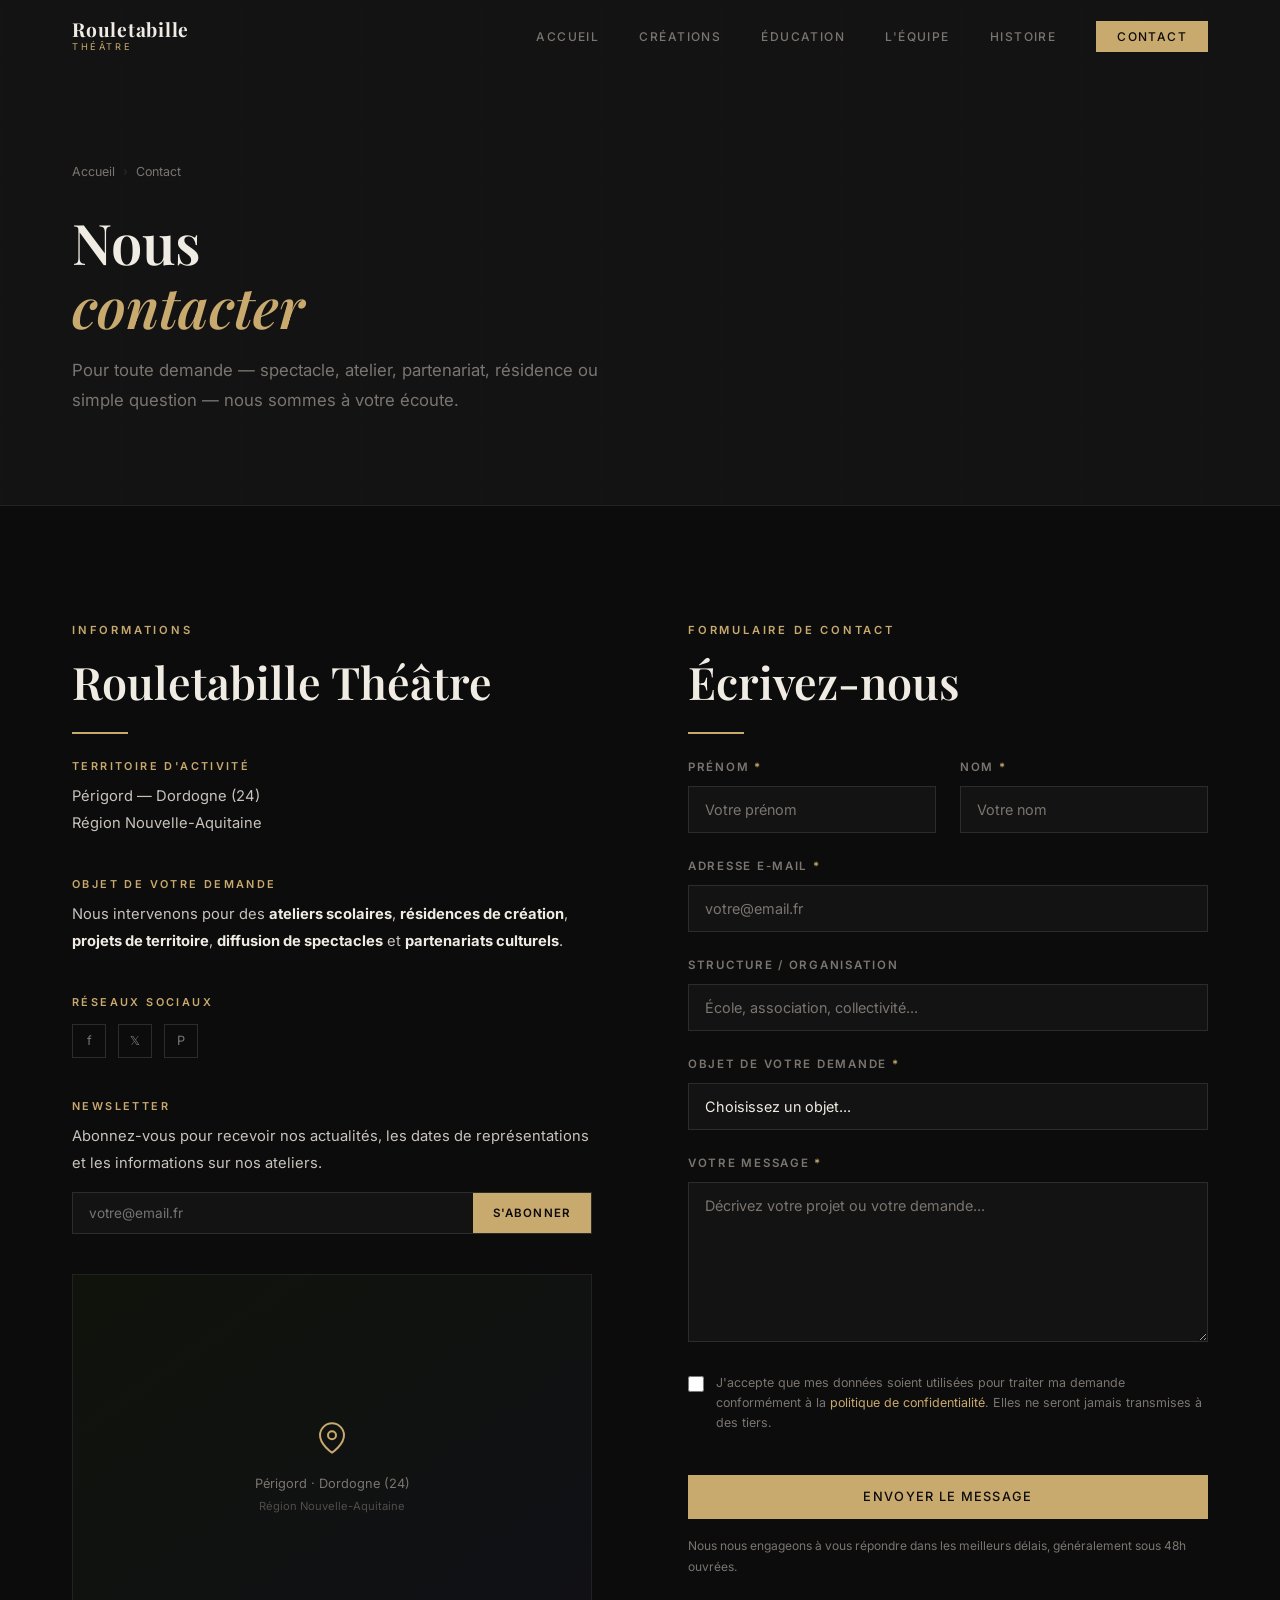
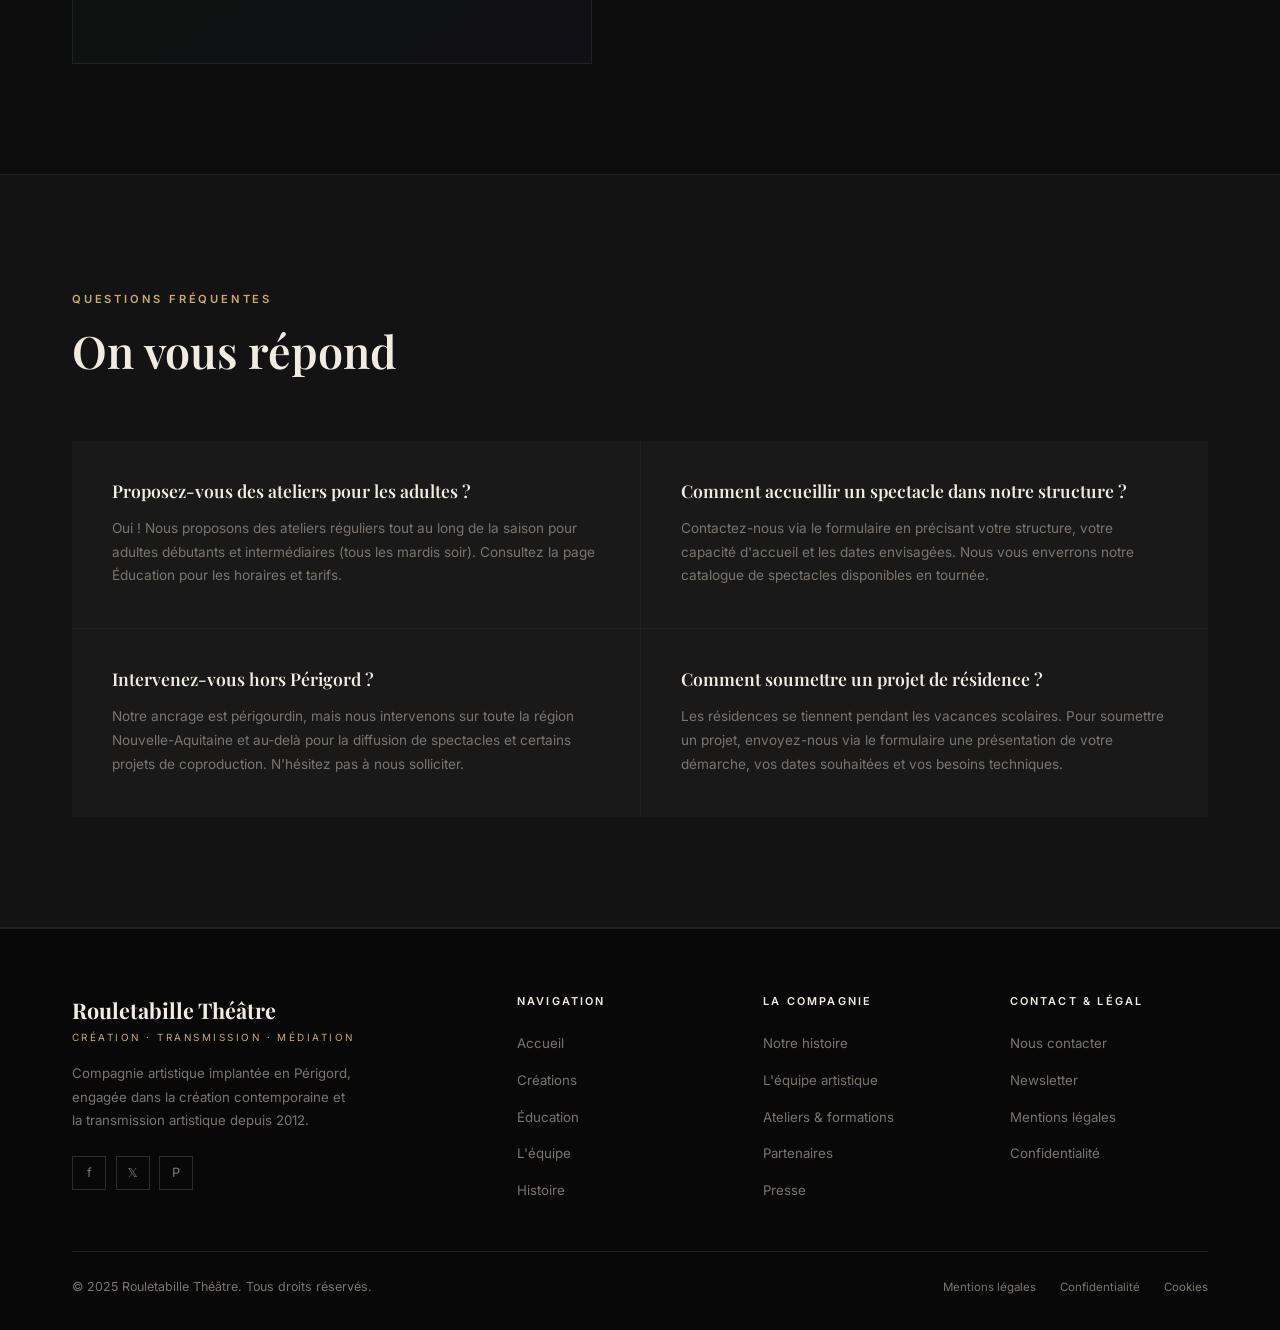
==== contact.html @ 27d7fafe "feat: redesign complet du site Rouletabille Théâtre Site multipage moderne (6 pages) avec design som" ====
<!DOCTYPE html>
<html lang="fr">
<head>
  <meta charset="UTF-8">
  <meta name="viewport" content="width=device-width, initial-scale=1.0">
  <title>Contact — Rouletabille Théâtre</title>
  <meta name="description" content="Contactez Rouletabille Théâtre pour des projets artistiques, des ateliers, des partenariats ou pour rejoindre notre newsletter.">
  <link rel="preconnect" href="https://fonts.googleapis.com">
  <link rel="preconnect" href="https://fonts.gstatic.com" crossorigin>
  <link href="https://fonts.googleapis.com/css2?family=Playfair+Display:ital,wght@0,400;0,600;0,700;1,400;1,600&family=Inter:wght@300;400;500;600&display=swap" rel="stylesheet">
  <link rel="stylesheet" href="css/style.css">
</head>
<body>

<!-- NAV -->
<nav class="nav scrolled" id="nav">
  <div class="nav-inner">
    <a href="index.html" class="nav-logo">
      <span class="nav-logo-main">Rouletabille</span>
      <span class="nav-logo-sub">Théâtre</span>
    </a>
    <ul class="nav-links">
      <li><a href="index.html">Accueil</a></li>
      <li><a href="creations.html">Créations</a></li>
      <li><a href="education.html">Éducation</a></li>
      <li><a href="equipe.html">L'équipe</a></li>
      <li><a href="histoire.html">Histoire</a></li>
      <li><a href="contact.html" class="nav-cta active">Contact</a></li>
    </ul>
    <button class="nav-hamburger" id="hamburgerBtn" aria-label="Ouvrir le menu">
      <span></span><span></span><span></span>
    </button>
  </div>
</nav>
<div class="mobile-menu" id="mobileMenu">
  <button class="mobile-close" id="closeMenu" aria-label="Fermer">✕</button>
  <a href="index.html">Accueil</a>
  <a href="creations.html">Créations</a>
  <a href="education.html">Éducation</a>
  <a href="equipe.html">L'équipe</a>
  <a href="histoire.html">Histoire</a>
  <a href="contact.html">Contact</a>
</div>

<!-- PAGE HEADER -->
<header class="page-header">
  <div class="container page-header-content">
    <nav class="breadcrumb" aria-label="Fil d'Ariane">
      <a href="index.html">Accueil</a>
      <span class="breadcrumb-sep">›</span>
      <span>Contact</span>
    </nav>
    <h1 class="page-header-title">Nous<br><em style="font-style:italic; color:var(--accent);">contacter</em></h1>
    <p class="page-header-sub">Pour toute demande — spectacle, atelier, partenariat, résidence ou simple question — nous sommes à votre écoute.</p>
  </div>
</header>

<main>

  <!-- CONTACT MAIN -->
  <section class="section">
    <div class="container">
      <div class="contact-layout">

        <!-- INFO -->
        <div class="reveal">
          <span class="section-label">Informations</span>
          <h2 class="section-title">Rouletabille Théâtre</h2>
          <div class="divider"></div>

          <div class="contact-info-block">
            <span class="contact-info-label">Territoire d'activité</span>
            <p class="contact-info-text">
              Périgord — Dordogne (24)<br>
              Région Nouvelle-Aquitaine
            </p>
          </div>

          <div class="contact-info-block">
            <span class="contact-info-label">Objet de votre demande</span>
            <p class="contact-info-text">
              Nous intervenons pour des <strong style="color:var(--text-primary);">ateliers scolaires</strong>,
              <strong style="color:var(--text-primary);">résidences de création</strong>,
              <strong style="color:var(--text-primary);">projets de territoire</strong>,
              <strong style="color:var(--text-primary);">diffusion de spectacles</strong>
              et <strong style="color:var(--text-primary);">partenariats culturels</strong>.
            </p>
          </div>

          <div class="contact-info-block">
            <span class="contact-info-label">Réseaux sociaux</span>
            <div style="display:flex; gap:0.75rem; margin-top:0.75rem;">
              <a href="#" class="social-btn" aria-label="Facebook">f</a>
              <a href="#" class="social-btn" aria-label="Twitter / X">𝕏</a>
              <a href="#" class="social-btn" aria-label="Pinterest">P</a>
            </div>
          </div>

          <div class="contact-info-block">
            <span class="contact-info-label">Newsletter</span>
            <p class="contact-info-text">
              Abonnez-vous pour recevoir nos actualités, les dates de représentations
              et les informations sur nos ateliers.
            </p>
            <form style="display:flex; gap:0; margin-top:1rem; border:1px solid var(--border-light); overflow:hidden;" onsubmit="return false;">
              <input type="email" placeholder="votre@email.fr" style="flex:1; background:var(--bg-secondary); border:none; color:var(--text-primary); font-family:var(--font-sans); font-size:0.85rem; padding:0.75rem 1rem; outline:none;">
              <button type="submit" style="background:var(--accent); color:#0c0c0c; border:none; padding:0.75rem 1.25rem; font-family:var(--font-sans); font-size:0.72rem; font-weight:600; letter-spacing:0.1em; text-transform:uppercase; cursor:pointer; white-space:nowrap;">S'abonner</button>
            </form>
          </div>

          <!-- MAP PLACEHOLDER -->
          <div style="margin-top:2rem; aspect-ratio:4/3; background:var(--bg-card); border:1px solid var(--border); display:flex; align-items:center; justify-content:center; position:relative; overflow:hidden;">
            <div style="position:absolute; inset:0; background:linear-gradient(145deg, #0e1208, #0e0e16); opacity:0.8;"></div>
            <div style="position:relative; text-align:center;">
              <svg width="32" height="32" viewBox="0 0 24 24" fill="none" stroke="var(--accent)" stroke-width="1.5" style="margin:0 auto 0.75rem;" aria-hidden="true">
                <path d="M21 10c0 7-9 13-9 13s-9-6-9-13a9 9 0 0 1 18 0z"/>
                <circle cx="12" cy="10" r="3"/>
              </svg>
              <div style="font-size:0.8rem; color:var(--text-muted);">Périgord · Dordogne (24)</div>
              <div style="font-size:0.7rem; color:var(--text-muted); margin-top:0.25rem; opacity:0.6;">Région Nouvelle-Aquitaine</div>
            </div>
          </div>
        </div>

        <!-- FORM -->
        <div class="reveal reveal-delay-1">
          <span class="section-label">Formulaire de contact</span>
          <h2 class="section-title">Écrivez-nous</h2>
          <div class="divider"></div>

          <form id="contactForm" novalidate>
            <div class="form-row">
              <div class="form-group">
                <label for="contact-prenom">Prénom <span style="color:var(--accent);">*</span></label>
                <input type="text" id="contact-prenom" name="prenom" class="form-control" placeholder="Votre prénom" required>
              </div>
              <div class="form-group">
                <label for="contact-nom">Nom <span style="color:var(--accent);">*</span></label>
                <input type="text" id="contact-nom" name="nom" class="form-control" placeholder="Votre nom" required>
              </div>
            </div>

            <div class="form-group">
              <label for="contact-email">Adresse e-mail <span style="color:var(--accent);">*</span></label>
              <input type="email" id="contact-email" name="email" class="form-control" placeholder="votre@email.fr" required>
            </div>

            <div class="form-group">
              <label for="contact-orga">Structure / Organisation</label>
              <input type="text" id="contact-orga" name="organisation" class="form-control" placeholder="École, association, collectivité...">
            </div>

            <div class="form-group">
              <label for="contact-sujet">Objet de votre demande <span style="color:var(--accent);">*</span></label>
              <select id="contact-sujet" name="sujet" class="form-control" required>
                <option value="" disabled selected>Choisissez un objet...</option>
                <option value="atelier">Atelier scolaire / EAC</option>
                <option value="residence">Résidence de création</option>
                <option value="spectacle">Diffusion d'un spectacle</option>
                <option value="partenariat">Partenariat / coproduction</option>
                <option value="mediation">Projet de médiation culturelle</option>
                <option value="newsletter">Abonnement newsletter</option>
                <option value="autre">Autre demande</option>
              </select>
            </div>

            <div class="form-group">
              <label for="contact-message">Votre message <span style="color:var(--accent);">*</span></label>
              <textarea id="contact-message" name="message" class="form-control" placeholder="Décrivez votre projet ou votre demande..." required></textarea>
            </div>

            <div class="form-group" style="display:flex; align-items:flex-start; gap:0.75rem;">
              <input type="checkbox" id="contact-rgpd" name="rgpd" required style="margin-top:3px; accent-color:var(--accent); width:16px; height:16px; flex-shrink:0; cursor:pointer;">
              <label for="contact-rgpd" style="font-size:0.78rem; color:var(--text-muted); line-height:1.6; cursor:pointer; font-weight:400; text-transform:none; letter-spacing:0;">
                J'accepte que mes données soient utilisées pour traiter ma demande conformément à la
                <a href="#" style="color:var(--accent);">politique de confidentialité</a>.
                Elles ne seront jamais transmises à des tiers.
              </label>
            </div>

            <button type="submit" class="btn btn-primary" style="width:100%; justify-content:center; margin-top:0.5rem;">
              Envoyer le message
            </button>

            <p class="form-note">
              Nous nous engageons à vous répondre dans les meilleurs délais,
              généralement sous 48h ouvrées.
            </p>
          </form>
        </div>

      </div>
    </div>
  </section>

  <!-- FAQ -->
  <section class="section section--dark">
    <div class="container">
      <div class="section-header reveal">
        <span class="section-label">Questions fréquentes</span>
        <h2 class="section-title">On vous répond</h2>
      </div>
      <div style="display:grid; grid-template-columns:1fr 1fr; gap:1px; background:var(--border);" class="reveal">

        <div style="background:var(--bg-card); padding:2.5rem;">
          <h4 style="font-family:var(--font-serif); font-size:1.1rem; margin-bottom:1rem;">Proposez-vous des ateliers pour les adultes ?</h4>
          <p style="font-size:0.85rem; color:var(--text-muted); line-height:1.75;">Oui ! Nous proposons des ateliers réguliers tout au long de la saison pour adultes débutants et intermédiaires (tous les mardis soir). Consultez la page Éducation pour les horaires et tarifs.</p>
        </div>

        <div style="background:var(--bg-card); padding:2.5rem;">
          <h4 style="font-family:var(--font-serif); font-size:1.1rem; margin-bottom:1rem;">Comment accueillir un spectacle dans notre structure ?</h4>
          <p style="font-size:0.85rem; color:var(--text-muted); line-height:1.75;">Contactez-nous via le formulaire en précisant votre structure, votre capacité d'accueil et les dates envisagées. Nous vous enverrons notre catalogue de spectacles disponibles en tournée.</p>
        </div>

        <div style="background:var(--bg-card); padding:2.5rem;">
          <h4 style="font-family:var(--font-serif); font-size:1.1rem; margin-bottom:1rem;">Intervenez-vous hors Périgord ?</h4>
          <p style="font-size:0.85rem; color:var(--text-muted); line-height:1.75;">Notre ancrage est périgourdin, mais nous intervenons sur toute la région Nouvelle-Aquitaine et au-delà pour la diffusion de spectacles et certains projets de coproduction. N'hésitez pas à nous solliciter.</p>
        </div>

        <div style="background:var(--bg-card); padding:2.5rem;">
          <h4 style="font-family:var(--font-serif); font-size:1.1rem; margin-bottom:1rem;">Comment soumettre un projet de résidence ?</h4>
          <p style="font-size:0.85rem; color:var(--text-muted); line-height:1.75;">Les résidences se tiennent pendant les vacances scolaires. Pour soumettre un projet, envoyez-nous via le formulaire une présentation de votre démarche, vos dates souhaitées et vos besoins techniques.</p>
        </div>

      </div>
    </div>
  </section>

</main>

<!-- FOOTER -->
<footer class="footer">
  <div class="container">
    <div class="footer-grid">
      <div>
        <div class="footer-brand-name">Rouletabille Théâtre</div>
        <span class="footer-brand-tag">Création · Transmission · Médiation</span>
        <p class="footer-brand-desc">Compagnie artistique implantée en Périgord, engagée dans la création contemporaine et la transmission artistique depuis 2012.</p>
        <div class="footer-social">
          <a class="social-btn" href="#" aria-label="Facebook">f</a>
          <a class="social-btn" href="#" aria-label="Twitter">𝕏</a>
          <a class="social-btn" href="#" aria-label="Pinterest">P</a>
        </div>
      </div>
      <div>
        <span class="footer-col-title">Navigation</span>
        <ul class="footer-links">
          <li><a href="index.html">Accueil</a></li>
          <li><a href="creations.html">Créations</a></li>
          <li><a href="education.html">Éducation</a></li>
          <li><a href="equipe.html">L'équipe</a></li>
          <li><a href="histoire.html">Histoire</a></li>
        </ul>
      </div>
      <div>
        <span class="footer-col-title">La compagnie</span>
        <ul class="footer-links">
          <li><a href="histoire.html">Notre histoire</a></li>
          <li><a href="equipe.html">L'équipe artistique</a></li>
          <li><a href="education.html">Ateliers &amp; formations</a></li>
          <li><a href="#">Partenaires</a></li>
          <li><a href="#">Presse</a></li>
        </ul>
      </div>
      <div>
        <span class="footer-col-title">Contact &amp; légal</span>
        <ul class="footer-links">
          <li><a href="contact.html">Nous contacter</a></li>
          <li><a href="#">Newsletter</a></li>
          <li><a href="#">Mentions légales</a></li>
          <li><a href="#">Confidentialité</a></li>
        </ul>
      </div>
    </div>
    <div class="footer-bottom">
      <p class="footer-bottom-text">© 2025 Rouletabille Théâtre. Tous droits réservés.</p>
      <div class="footer-bottom-links">
        <a href="#">Mentions légales</a>
        <a href="#">Confidentialité</a>
        <a href="#">Cookies</a>
      </div>
    </div>
  </div>
</footer>

<script src="js/main.js"></script>
</body>
</html>
---- css/style.css ----
/* =============================================
   ROULETABILLE THÉÂTRE — Stylesheet
   ============================================= */

@import url('https://fonts.googleapis.com/css2?family=Playfair+Display:ital,wght@0,400;0,600;0,700;1,400;1,600&family=Inter:wght@300;400;500;600&display=swap');

/* === VARIABLES === */
:root {
  --bg-primary:    #0c0c0c;
  --bg-secondary:  #131313;
  --bg-card:       #191919;
  --bg-card-hover: #1e1e1e;

  --accent:        #c8a96e;
  --accent-light:  #dfc08a;
  --accent-dim:    rgba(200, 169, 110, 0.12);

  --text-primary:  #f0ece4;
  --text-light:    #c8c3bb;
  --text-muted:    #7a7570;

  --border:        #222222;
  --border-light:  #2c2c2c;

  --font-serif: 'Playfair Display', Georgia, serif;
  --font-sans:  'Inter', system-ui, sans-serif;

  --nav-height: 72px;
  --max-width:  1200px;
  --radius:     2px;

  --ease:      cubic-bezier(0.4, 0, 0.2, 1);
  --trans:     0.3s var(--ease);
  --trans-slow:0.6s var(--ease);
}

/* === RESET === */
*, *::before, *::after { box-sizing: border-box; margin: 0; padding: 0; }
html { scroll-behavior: smooth; font-size: 16px; }
body {
  background: var(--bg-primary);
  color: var(--text-primary);
  font-family: var(--font-sans);
  font-weight: 400;
  line-height: 1.6;
  overflow-x: hidden;
}
img  { max-width: 100%; display: block; }
a    { color: inherit; text-decoration: none; }
ul   { list-style: none; }

/* === TYPOGRAPHY === */
h1, h2, h3, h4 {
  font-family: var(--font-serif);
  font-weight: 600;
  line-height: 1.15;
  color: var(--text-primary);
}
h1 { font-size: clamp(2.8rem, 7vw, 5.5rem); }
h2 { font-size: clamp(2rem, 4vw, 3rem); }
h3 { font-size: clamp(1.3rem, 2.5vw, 1.75rem); }
h4 { font-size: 1.1rem; }
p  { color: var(--text-light); line-height: 1.8; }

/* === LAYOUT === */
.container {
  max-width: var(--max-width);
  margin: 0 auto;
  padding: 0 2rem;
}
.section { padding: 110px 0; }
.section--dark { background: var(--bg-secondary); border-top: 1px solid var(--border); border-bottom: 1px solid var(--border); }
.section--card { background: var(--bg-card); border-top: 1px solid var(--border); }

/* === SECTION HEADER === */
.section-header { margin-bottom: 64px; }
.section-label {
  display: inline-block;
  font-size: 0.7rem;
  font-weight: 600;
  letter-spacing: 0.25em;
  text-transform: uppercase;
  color: var(--accent);
  margin-bottom: 1rem;
}
.section-title  { font-size: clamp(1.8rem, 4vw, 2.8rem); margin-bottom: 1rem; }
.section-sub    { color: var(--text-muted); max-width: 560px; font-size: 1.05rem; }
.divider { width: 56px; height: 2px; background: var(--accent); margin: 1.5rem 0; }

/* === BUTTONS === */
.btn {
  display: inline-flex;
  align-items: center;
  gap: 0.6rem;
  padding: 0.9rem 2.1rem;
  font-family: var(--font-sans);
  font-size: 0.8rem;
  font-weight: 500;
  letter-spacing: 0.1em;
  text-transform: uppercase;
  border: none;
  cursor: pointer;
  transition: var(--trans);
  position: relative;
}
.btn-primary {
  background: var(--accent);
  color: #0c0c0c;
}
.btn-primary:hover {
  background: var(--accent-light);
  transform: translateY(-2px);
}
.btn-outline {
  background: transparent;
  color: var(--text-primary);
  border: 1px solid var(--border-light);
}
.btn-outline:hover {
  border-color: var(--accent);
  color: var(--accent);
  transform: translateY(-2px);
}
.btn-ghost {
  background: transparent;
  color: var(--accent);
  padding: 0;
  letter-spacing: 0.15em;
}
.btn-ghost::after {
  content: ' →';
  transition: margin-left var(--trans);
}
.btn-ghost:hover::after { margin-left: 4px; }

/* =============================================
   NAVIGATION
   ============================================= */
.nav {
  position: fixed;
  top: 0; left: 0; right: 0;
  height: var(--nav-height);
  z-index: 1000;
  transition: background var(--trans), box-shadow var(--trans);
}
.nav.scrolled {
  background: rgba(12, 12, 12, 0.96);
  backdrop-filter: blur(12px);
  -webkit-backdrop-filter: blur(12px);
  box-shadow: 0 1px 0 var(--border);
}
.nav-inner {
  display: flex;
  align-items: center;
  justify-content: space-between;
  height: 100%;
  max-width: var(--max-width);
  margin: 0 auto;
  padding: 0 2rem;
}
.nav-logo { display: flex; flex-direction: column; line-height: 1; }
.nav-logo-main {
  font-family: var(--font-serif);
  font-size: 1.2rem;
  font-weight: 700;
  letter-spacing: 0.04em;
  color: var(--text-primary);
}
.nav-logo-sub {
  font-size: 0.58rem;
  letter-spacing: 0.28em;
  text-transform: uppercase;
  color: var(--accent);
  margin-top: 3px;
}
.nav-links {
  display: flex;
  align-items: center;
  gap: 2.5rem;
}
.nav-links a {
  font-size: 0.75rem;
  font-weight: 500;
  letter-spacing: 0.12em;
  text-transform: uppercase;
  color: var(--text-muted);
  transition: color var(--trans);
  position: relative;
}
.nav-links a::after {
  content: '';
  position: absolute;
  bottom: -5px; left: 0;
  width: 0; height: 1px;
  background: var(--accent);
  transition: width var(--trans);
}
.nav-links a:hover,
.nav-links a.active { color: var(--text-primary); }
.nav-links a:hover::after,
.nav-links a.active::after { width: 100%; }

.nav-cta {
  background: var(--accent) !important;
  color: #0c0c0c !important;
  padding: 0.5rem 1.3rem !important;
}
.nav-cta::after { display: none !important; }
.nav-cta:hover { background: var(--accent-light) !important; }

.nav-hamburger {
  display: none;
  flex-direction: column;
  gap: 5px;
  cursor: pointer;
  background: none;
  border: none;
  padding: 4px;
}
.nav-hamburger span {
  display: block;
  width: 22px;
  height: 1.5px;
  background: var(--text-primary);
  transition: var(--trans);
}
.nav-hamburger.open span:nth-child(1) { transform: translateY(6.5px) rotate(45deg); }
.nav-hamburger.open span:nth-child(2) { opacity: 0; }
.nav-hamburger.open span:nth-child(3) { transform: translateY(-6.5px) rotate(-45deg); }

/* === MOBILE MENU === */
.mobile-menu {
  position: fixed;
  inset: 0;
  background: var(--bg-primary);
  z-index: 999;
  display: flex;
  flex-direction: column;
  align-items: center;
  justify-content: center;
  gap: 2.5rem;
  opacity: 0;
  pointer-events: none;
  transition: opacity var(--trans);
}
.mobile-menu.open { opacity: 1; pointer-events: all; }
.mobile-menu a {
  font-family: var(--font-serif);
  font-size: 2.2rem;
  color: var(--text-muted);
  transition: color var(--trans);
}
.mobile-menu a:hover { color: var(--accent); }
.mobile-close {
  position: absolute;
  top: 1.5rem; right: 2rem;
  font-size: 1.5rem;
  color: var(--text-primary);
  cursor: pointer;
  background: none; border: none;
}

/* =============================================
   HERO
   ============================================= */
.hero {
  position: relative;
  height: 100vh;
  min-height: 640px;
  display: flex;
  align-items: center;
  overflow: hidden;
}
.hero-bg {
  position: absolute;
  inset: 0;
  background: linear-gradient(160deg, #0c0c0c 0%, #160e08 40%, #0c0c0c 100%);
}
.hero-bg::before {
  content: '';
  position: absolute;
  inset: 0;
  background:
    radial-gradient(ellipse at 15% 60%, rgba(200,169,110,0.07) 0%, transparent 55%),
    radial-gradient(ellipse at 85% 15%, rgba(200,169,110,0.04) 0%, transparent 45%);
}
.hero-bg::after {
  content: '';
  position: absolute;
  inset: 0;
  background-image:
    linear-gradient(var(--border) 1px, transparent 1px),
    linear-gradient(90deg, var(--border) 1px, transparent 1px);
  background-size: 80px 80px;
  opacity: 0.15;
}
.hero-content {
  position: relative;
  z-index: 1;
  padding-top: var(--nav-height);
}
.hero-eyebrow {
  display: flex;
  align-items: center;
  gap: 1rem;
  margin-bottom: 2.5rem;
  opacity: 0;
  animation: fadeInUp 0.9s var(--ease) 0.3s forwards;
}
.hero-eyebrow-line { width: 36px; height: 1px; background: var(--accent); }
.hero-eyebrow-text { font-size: 0.72rem; letter-spacing: 0.3em; text-transform: uppercase; color: var(--accent); }

.hero-title {
  font-family: var(--font-serif);
  font-size: clamp(3.5rem, 9vw, 7rem);
  font-weight: 700;
  line-height: 1.0;
  margin-bottom: 2rem;
  opacity: 0;
  animation: fadeInUp 0.9s var(--ease) 0.5s forwards;
}
.hero-title em { font-style: italic; color: var(--accent); }

.hero-desc {
  font-size: 1.05rem;
  color: var(--text-muted);
  max-width: 480px;
  line-height: 1.9;
  margin-bottom: 3rem;
  opacity: 0;
  animation: fadeInUp 0.9s var(--ease) 0.7s forwards;
}
.hero-actions {
  display: flex;
  gap: 1rem;
  flex-wrap: wrap;
  opacity: 0;
  animation: fadeInUp 0.9s var(--ease) 0.9s forwards;
}
.hero-scroll {
  position: absolute;
  bottom: 2.5rem;
  left: 50%;
  transform: translateX(-50%);
  display: flex;
  flex-direction: column;
  align-items: center;
  gap: 0.6rem;
  color: var(--text-muted);
  font-size: 0.65rem;
  letter-spacing: 0.25em;
  text-transform: uppercase;
  animation: fadeIn 1s ease 1.5s both;
}
.hero-scroll-bar {
  width: 1px;
  height: 48px;
  background: linear-gradient(to bottom, var(--accent), transparent);
  animation: scrollPulse 2.5s ease-in-out infinite;
}
@keyframes scrollPulse {
  0%, 100% { transform: scaleY(1); opacity: 1; }
  50%       { transform: scaleY(0.4); opacity: 0.3; }
}

/* =============================================
   SHOWS
   ============================================= */
.shows-grid {
  display: grid;
  grid-template-columns: repeat(3, 1fr);
  gap: 2px;
  margin-top: 2px;
  background: var(--border);
}
.show-card {
  position: relative;
  aspect-ratio: 3/4;
  overflow: hidden;
  cursor: pointer;
  background: var(--bg-card);
}
.show-card-bg {
  position: absolute; inset: 0;
  transition: transform var(--trans-slow);
}
.show-card:hover .show-card-bg { transform: scale(1.06); }

.bg-warm    { background: linear-gradient(145deg, #1e1008 0%, #2a1610 50%, #1a0c08 100%); }
.bg-cool    { background: linear-gradient(145deg, #080e1e 0%, #0e162a 50%, #080c1a 100%); }
.bg-neutral { background: linear-gradient(145deg, #0e1208 0%, #141a0c 50%, #0c1008 100%); }
.bg-warm2   { background: linear-gradient(145deg, #1a0e14 0%, #241226 50%, #180a18 100%); }
.bg-cool2   { background: linear-gradient(145deg, #081818 0%, #0c2420 50%, #081414 100%); }
.bg-warm3   { background: linear-gradient(145deg, #1e1208 0%, #28180a 50%, #1c1008 100%); }

.show-card-overlay {
  position: absolute; inset: 0;
  background: linear-gradient(to top, rgba(0,0,0,0.92) 0%, rgba(0,0,0,0.3) 50%, transparent 100%);
}
.show-card-num {
  position: absolute;
  top: 1.5rem; right: 1.5rem;
  font-family: var(--font-serif);
  font-size: 4rem;
  font-weight: 700;
  color: rgba(255,255,255,0.04);
  line-height: 1;
}
.show-card-content {
  position: absolute;
  bottom: 0; left: 0; right: 0;
  padding: 2rem;
  transform: translateY(8px);
  transition: transform var(--trans);
}
.show-card:hover .show-card-content { transform: translateY(0); }
.show-card-tag {
  display: inline-block;
  font-size: 0.65rem;
  font-weight: 600;
  letter-spacing: 0.22em;
  text-transform: uppercase;
  color: var(--accent);
  margin-bottom: 0.7rem;
}
.show-card-title {
  font-family: var(--font-serif);
  font-size: 1.25rem;
  color: var(--text-primary);
  margin-bottom: 0.4rem;
  line-height: 1.25;
}
.show-card-date { font-size: 0.78rem; color: var(--text-muted); }

/* =============================================
   ABOUT
   ============================================= */
.about-grid {
  display: grid;
  grid-template-columns: 1fr 1.2fr;
  gap: 6rem;
  align-items: center;
}
.about-visual { position: relative; }
.about-frame {
  aspect-ratio: 3/4;
  background: var(--bg-card);
  border: 1px solid var(--border-light);
  position: relative;
  overflow: hidden;
}
.about-frame-inner {
  position: absolute; inset: 0;
  background: linear-gradient(145deg, #160e08, #0e0e16);
  display: flex;
  align-items: center;
  justify-content: center;
}
.about-frame-inner svg { opacity: 0.06; }
.about-badge {
  position: absolute;
  bottom: -1.5rem; right: -1.5rem;
  width: 180px; height: 180px;
  background: var(--bg-secondary);
  border: 1px solid var(--border-light);
  display: flex; flex-direction: column;
  align-items: center; justify-content: center;
  text-align: center; padding: 1.25rem;
}
.about-stat-n {
  font-family: var(--font-serif);
  font-size: 3rem;
  color: var(--accent);
  line-height: 1;
}
.about-stat-l {
  font-size: 0.68rem;
  letter-spacing: 0.14em;
  text-transform: uppercase;
  color: var(--text-muted);
  margin-top: 0.4rem;
}
.pillars {
  display: grid;
  grid-template-columns: repeat(3, 1fr);
  gap: 1px;
  background: var(--border);
  margin-top: 3rem;
}
.pillar {
  background: var(--bg-primary);
  padding: 1.75rem 1.25rem;
  text-align: center;
  transition: background var(--trans);
}
.pillar:hover { background: var(--bg-card); }
.pillar-sym { font-size: 1.4rem; margin-bottom: 0.75rem; color: var(--accent); }
.pillar-name {
  font-family: var(--font-serif);
  font-size: 0.95rem;
  color: var(--accent);
  margin-bottom: 0.5rem;
}
.pillar-desc { font-size: 0.78rem; color: var(--text-muted); line-height: 1.65; }

/* =============================================
   NEWS
   ============================================= */
.news-grid {
  display: grid;
  grid-template-columns: 3fr 2fr;
  gap: 2px;
  background: var(--border);
}
.news-featured {
  position: relative;
  aspect-ratio: 16/10;
  overflow: hidden;
  cursor: pointer;
  background: var(--bg-card);
}
.news-featured-bg {
  position: absolute; inset: 0;
  background: linear-gradient(145deg, #180e06, #261408);
  transition: transform var(--trans-slow);
}
.news-featured:hover .news-featured-bg { transform: scale(1.04); }
.news-featured-overlay {
  position: absolute; inset: 0;
  background: linear-gradient(to top, rgba(0,0,0,0.92) 0%, rgba(0,0,0,0.15) 60%, transparent 100%);
}
.news-featured-content {
  position: absolute;
  bottom: 0; left: 0; right: 0;
  padding: 2.5rem;
}
.news-sidebar {
  display: flex;
  flex-direction: column;
  gap: 2px;
  background: var(--border);
}
.news-item {
  flex: 1;
  background: var(--bg-card);
  padding: 2rem;
  cursor: pointer;
  transition: background var(--trans);
  display: flex;
  flex-direction: column;
  justify-content: space-between;
  gap: 1rem;
}
.news-item:hover { background: var(--bg-card-hover); }
.news-tag { font-size: 0.65rem; font-weight: 600; letter-spacing: 0.2em; text-transform: uppercase; color: var(--accent); margin-bottom: 0.6rem; }
.news-title { font-family: var(--font-serif); font-size: 1.05rem; color: var(--text-primary); line-height: 1.3; }
.news-excerpt { font-size: 0.82rem; color: var(--text-muted); line-height: 1.65; margin-top: 0.5rem; }
.news-meta { display: flex; align-items: center; justify-content: space-between; font-size: 0.75rem; color: var(--text-muted); }

/* Large title inside featured */
.news-featured-title {
  font-family: var(--font-serif);
  font-size: clamp(1.4rem, 2.5vw, 2rem);
  color: var(--text-primary);
  line-height: 1.25;
  margin-bottom: 0.75rem;
}

/* =============================================
   WORKSHOPS
   ============================================= */
.workshops-intro {
  display: grid;
  grid-template-columns: 1.2fr 1fr;
  gap: 5rem;
  align-items: center;
  margin-bottom: 4rem;
}
.workshops-grid {
  display: grid;
  grid-template-columns: repeat(4, 1fr);
  gap: 1px;
  background: var(--border);
}
.workshop-item {
  background: var(--bg-primary);
  padding: 2.75rem 2rem;
  transition: background var(--trans);
}
.workshop-item:hover { background: var(--bg-card); }
.workshop-num {
  font-family: var(--font-serif);
  font-size: 2.5rem;
  font-weight: 700;
  color: var(--border-light);
  line-height: 1;
  margin-bottom: 1.25rem;
}
.workshop-title { font-family: var(--font-serif); font-size: 1.05rem; margin-bottom: 0.75rem; }
.workshop-desc  { font-size: 0.83rem; color: var(--text-muted); line-height: 1.7; }

/* =============================================
   CONTACT STRIP
   ============================================= */
.contact-strip {
  padding: 80px 0;
}
.contact-strip-inner {
  display: grid;
  grid-template-columns: 1fr auto;
  gap: 4rem;
  align-items: center;
}
.contact-details {
  display: grid;
  grid-template-columns: repeat(3, 1fr);
  gap: 2rem;
  margin-top: 2rem;
}
.contact-detail-label {
  font-size: 0.65rem;
  letter-spacing: 0.22em;
  text-transform: uppercase;
  color: var(--accent);
  margin-bottom: 0.4rem;
}
.contact-detail-val { font-size: 0.88rem; color: var(--text-light); }

/* =============================================
   FOOTER
   ============================================= */
.footer {
  background: #080808;
  border-top: 1px solid var(--border);
  padding: 64px 0 32px;
}
.footer-grid {
  display: grid;
  grid-template-columns: 2fr 1fr 1fr 1fr;
  gap: 3rem;
  margin-bottom: 3rem;
}
.footer-brand-name { font-family: var(--font-serif); font-size: 1.35rem; font-weight: 700; margin-bottom: 0.2rem; }
.footer-brand-tag  { font-size: 0.62rem; letter-spacing: 0.25em; text-transform: uppercase; color: var(--accent); margin-bottom: 1rem; display: block; }
.footer-brand-desc { font-size: 0.83rem; color: var(--text-muted); line-height: 1.75; max-width: 280px; }
.footer-social { display: flex; gap: 0.6rem; margin-top: 1.5rem; }
.social-btn {
  width: 34px; height: 34px;
  border: 1px solid var(--border-light);
  display: flex; align-items: center; justify-content: center;
  font-size: 0.8rem;
  color: var(--text-muted);
  transition: var(--trans);
  cursor: pointer;
}
.social-btn:hover { border-color: var(--accent); color: var(--accent); }
.footer-col-title { font-size: 0.68rem; font-weight: 600; letter-spacing: 0.2em; text-transform: uppercase; color: var(--text-primary); margin-bottom: 1.25rem; display: block; }
.footer-links { display: flex; flex-direction: column; gap: 0.7rem; }
.footer-links a { font-size: 0.83rem; color: var(--text-muted); transition: color var(--trans); }
.footer-links a:hover { color: var(--accent); }
.footer-bottom {
  border-top: 1px solid var(--border);
  padding-top: 1.5rem;
  display: flex;
  align-items: center;
  justify-content: space-between;
}
.footer-bottom-text { font-size: 0.78rem; color: var(--text-muted); }
.footer-bottom-links { display: flex; gap: 1.5rem; }
.footer-bottom-links a { font-size: 0.72rem; color: var(--text-muted); transition: color var(--trans); }
.footer-bottom-links a:hover { color: var(--accent); }

/* =============================================
   PAGE HEADER (inner pages)
   ============================================= */
.page-header {
  padding: calc(var(--nav-height) + 90px) 0 90px;
  background: var(--bg-secondary);
  border-bottom: 1px solid var(--border);
  position: relative;
  overflow: hidden;
}
.page-header::before {
  content: '';
  position: absolute; inset: 0;
  background-image: linear-gradient(var(--border) 1px, transparent 1px), linear-gradient(90deg, var(--border) 1px, transparent 1px);
  background-size: 60px 60px;
  opacity: 0.12;
}
.page-header-content { position: relative; z-index: 1; }
.breadcrumb { display: flex; align-items: center; gap: 0.5rem; margin-bottom: 1.75rem; font-size: 0.78rem; color: var(--text-muted); }
.breadcrumb a { color: var(--text-muted); transition: color var(--trans); }
.breadcrumb a:hover { color: var(--accent); }
.breadcrumb-sep { color: var(--border-light); }
.page-header-title { font-size: clamp(2.2rem, 5vw, 3.5rem); margin-bottom: 1rem; }
.page-header-sub { color: var(--text-muted); font-size: 1.05rem; max-width: 560px; }

/* =============================================
   CREATIONS PAGE
   ============================================= */
.creation-filter {
  display: flex;
  gap: 0.5rem;
  flex-wrap: wrap;
  margin-bottom: 3rem;
}
.filter-btn {
  padding: 0.45rem 1.2rem;
  font-size: 0.72rem;
  font-weight: 500;
  letter-spacing: 0.1em;
  text-transform: uppercase;
  border: 1px solid var(--border-light);
  background: transparent;
  color: var(--text-muted);
  cursor: pointer;
  transition: var(--trans);
}
.filter-btn:hover,
.filter-btn.active { border-color: var(--accent); color: var(--accent); background: var(--accent-dim); }

.creations-grid {
  display: grid;
  grid-template-columns: repeat(3, 1fr);
  gap: 2px;
  background: var(--border);
}
.creation-card {
  background: var(--bg-card);
  overflow: hidden;
  cursor: pointer;
  transition: background var(--trans);
}
.creation-card:hover { background: var(--bg-card-hover); }
.creation-card-thumb {
  aspect-ratio: 16/10;
  position: relative;
  overflow: hidden;
}
.creation-card-thumb-bg {
  position: absolute; inset: 0;
  transition: transform var(--trans-slow);
}
.creation-card:hover .creation-card-thumb-bg { transform: scale(1.05); }
.creation-card-body { padding: 1.75rem; }
.creation-card-year { font-size: 0.68rem; letter-spacing: 0.2em; color: var(--accent); margin-bottom: 0.5rem; }
.creation-card-title { font-family: var(--font-serif); font-size: 1.15rem; margin-bottom: 0.75rem; line-height: 1.3; }
.creation-card-desc { font-size: 0.82rem; color: var(--text-muted); line-height: 1.7; }
.creation-card-footer { display: flex; align-items: center; justify-content: space-between; margin-top: 1.25rem; padding-top: 1.25rem; border-top: 1px solid var(--border); }
.creation-card-cat { font-size: 0.65rem; font-weight: 600; letter-spacing: 0.18em; text-transform: uppercase; color: var(--text-muted); }

/* =============================================
   EDUCATION PAGE
   ============================================= */
.edu-hero {
  padding: calc(var(--nav-height) + 60px) 0 60px;
  background: var(--bg-secondary);
  border-bottom: 1px solid var(--border);
}
.edu-grid {
  display: grid;
  grid-template-columns: repeat(2, 1fr);
  gap: 2px;
  background: var(--border);
}
.edu-card {
  background: var(--bg-card);
  padding: 3rem 2.5rem;
  transition: background var(--trans);
}
.edu-card:hover { background: var(--bg-card-hover); }
.edu-card-num { font-family: var(--font-serif); font-size: 3.5rem; font-weight: 700; color: var(--accent-dim); line-height: 1; margin-bottom: 1.5rem; }
.edu-card-title { font-family: var(--font-serif); font-size: 1.4rem; margin-bottom: 1rem; }
.edu-card-desc { font-size: 0.88rem; color: var(--text-muted); line-height: 1.75; }
.edu-card-tags { display: flex; gap: 0.5rem; flex-wrap: wrap; margin-top: 1.5rem; }
.tag {
  padding: 0.3rem 0.75rem;
  font-size: 0.65rem;
  font-weight: 600;
  letter-spacing: 0.12em;
  text-transform: uppercase;
  border: 1px solid var(--border-light);
  color: var(--text-muted);
}

/* =============================================
   TEAM PAGE
   ============================================= */
.team-grid {
  display: grid;
  grid-template-columns: repeat(3, 1fr);
  gap: 2px;
  background: var(--border);
}
.team-card {
  background: var(--bg-card);
  overflow: hidden;
  transition: background var(--trans);
}
.team-card:hover { background: var(--bg-card-hover); }
.team-card-photo {
  aspect-ratio: 1;
  position: relative;
  overflow: hidden;
}
.team-card-photo-bg {
  position: absolute; inset: 0;
  transition: transform var(--trans-slow);
}
.team-card:hover .team-card-photo-bg { transform: scale(1.04); }
.team-card-photo-overlay { position: absolute; inset: 0; background: rgba(0,0,0,0.3); }
.team-card-body { padding: 1.75rem; }
.team-card-name { font-family: var(--font-serif); font-size: 1.3rem; margin-bottom: 0.25rem; }
.team-card-role { font-size: 0.72rem; font-weight: 600; letter-spacing: 0.18em; text-transform: uppercase; color: var(--accent); margin-bottom: 1rem; }
.team-card-bio  { font-size: 0.83rem; color: var(--text-muted); line-height: 1.7; }

/* =============================================
   HISTORY PAGE
   ============================================= */
.timeline { padding: 80px 0; }
.timeline-item {
  display: grid;
  grid-template-columns: 120px 1px 1fr;
  gap: 0 3rem;
  margin-bottom: 4rem;
  position: relative;
}
.timeline-year {
  font-family: var(--font-serif);
  font-size: 2.5rem;
  font-weight: 700;
  color: var(--accent);
  line-height: 1;
  text-align: right;
  padding-top: 0.2rem;
}
.timeline-line {
  background: var(--border-light);
  position: relative;
}
.timeline-line::before {
  content: '';
  position: absolute;
  top: 10px; left: 50%;
  transform: translateX(-50%);
  width: 8px; height: 8px;
  border-radius: 50%;
  background: var(--accent);
}
.timeline-body { padding-top: 0.2rem; }
.timeline-title { font-family: var(--font-serif); font-size: 1.35rem; margin-bottom: 0.75rem; }
.timeline-desc  { font-size: 0.88rem; color: var(--text-muted); line-height: 1.8; }

/* =============================================
   CONTACT PAGE
   ============================================= */
.contact-layout {
  display: grid;
  grid-template-columns: 1fr 1fr;
  gap: 6rem;
}
.contact-info-block { margin-bottom: 2.5rem; }
.contact-info-label { font-size: 0.68rem; font-weight: 600; letter-spacing: 0.22em; text-transform: uppercase; color: var(--accent); margin-bottom: 0.5rem; display: block; }
.contact-info-text  { font-size: 0.92rem; color: var(--text-light); line-height: 1.8; }

/* Form */
.form-group { margin-bottom: 1.5rem; }
.form-group label { display: block; font-size: 0.72rem; font-weight: 600; letter-spacing: 0.15em; text-transform: uppercase; color: var(--text-muted); margin-bottom: 0.6rem; }
.form-control {
  width: 100%;
  background: var(--bg-secondary);
  border: 1px solid var(--border-light);
  color: var(--text-primary);
  font-family: var(--font-sans);
  font-size: 0.9rem;
  padding: 0.875rem 1rem;
  transition: border-color var(--trans);
  outline: none;
  appearance: none;
  border-radius: 0;
}
.form-control:focus  { border-color: var(--accent); }
.form-control::placeholder { color: var(--text-muted); }
textarea.form-control { resize: vertical; min-height: 160px; }
.form-row { display: grid; grid-template-columns: 1fr 1fr; gap: 1.5rem; }
.form-note { font-size: 0.75rem; color: var(--text-muted); margin-top: 1rem; }

/* =============================================
   ANIMATIONS
   ============================================= */
@keyframes fadeInUp {
  from { opacity: 0; transform: translateY(32px); }
  to   { opacity: 1; transform: translateY(0); }
}
@keyframes fadeIn {
  from { opacity: 0; }
  to   { opacity: 1; }
}

.reveal {
  opacity: 0;
  transform: translateY(36px);
  transition: opacity 0.75s var(--ease), transform 0.75s var(--ease);
}
.reveal.visible {
  opacity: 1;
  transform: translateY(0);
}
.reveal-delay-1 { transition-delay: 0.1s; }
.reveal-delay-2 { transition-delay: 0.2s; }
.reveal-delay-3 { transition-delay: 0.3s; }

/* =============================================
   RESPONSIVE
   ============================================= */
@media (max-width: 1024px) {
  .about-grid        { grid-template-columns: 1fr; gap: 4rem; }
  .about-visual      { max-width: 440px; margin: 0 auto; }
  .workshops-intro   { grid-template-columns: 1fr; gap: 2rem; }
  .workshops-grid    { grid-template-columns: repeat(2, 1fr); }
  .footer-grid       { grid-template-columns: 1fr 1fr; gap: 2rem; }
  .contact-strip-inner { grid-template-columns: 1fr; gap: 2rem; }
  .contact-details   { grid-template-columns: 1fr 1fr; }
  .creations-grid    { grid-template-columns: repeat(2, 1fr); }
  .team-grid         { grid-template-columns: repeat(2, 1fr); }
  .contact-layout    { grid-template-columns: 1fr; gap: 4rem; }
  .timeline-item     { grid-template-columns: 80px 1px 1fr; }
  .timeline-year     { font-size: 1.8rem; }
}

@media (max-width: 768px) {
  .section { padding: 64px 0; }
  .nav-links    { display: none; }
  .nav-hamburger{ display: flex; }
  .shows-grid   { grid-template-columns: 1fr; }
  .news-grid    { grid-template-columns: 1fr; }
  .news-sidebar { flex-direction: row; overflow-x: auto; gap: 2px; }
  .news-item    { min-width: 260px; }
  .pillars      { grid-template-columns: 1fr; }
  .workshops-grid { grid-template-columns: 1fr; }
  .edu-grid     { grid-template-columns: 1fr; }
  .team-grid    { grid-template-columns: 1fr; }
  .creations-grid { grid-template-columns: 1fr; }
  .footer-grid  { grid-template-columns: 1fr; }
  .footer-bottom { flex-direction: column; gap: 1rem; text-align: center; }
  .footer-bottom-links { flex-wrap: wrap; justify-content: center; }
  .contact-details { grid-template-columns: 1fr; }
  .form-row     { grid-template-columns: 1fr; }
  .timeline-item { grid-template-columns: 1fr; gap: 0.5rem; }
  .timeline-line { display: none; }
  .timeline-year { text-align: left; }
  .hero-title   { font-size: clamp(2.5rem, 12vw, 4rem); }
}

@media (max-width: 480px) {
  .container    { padding: 0 1.25rem; }
  .section { padding: 48px 0; }
  .hero-actions { flex-direction: column; }
  .btn          { width: 100%; justify-content: center; }
}
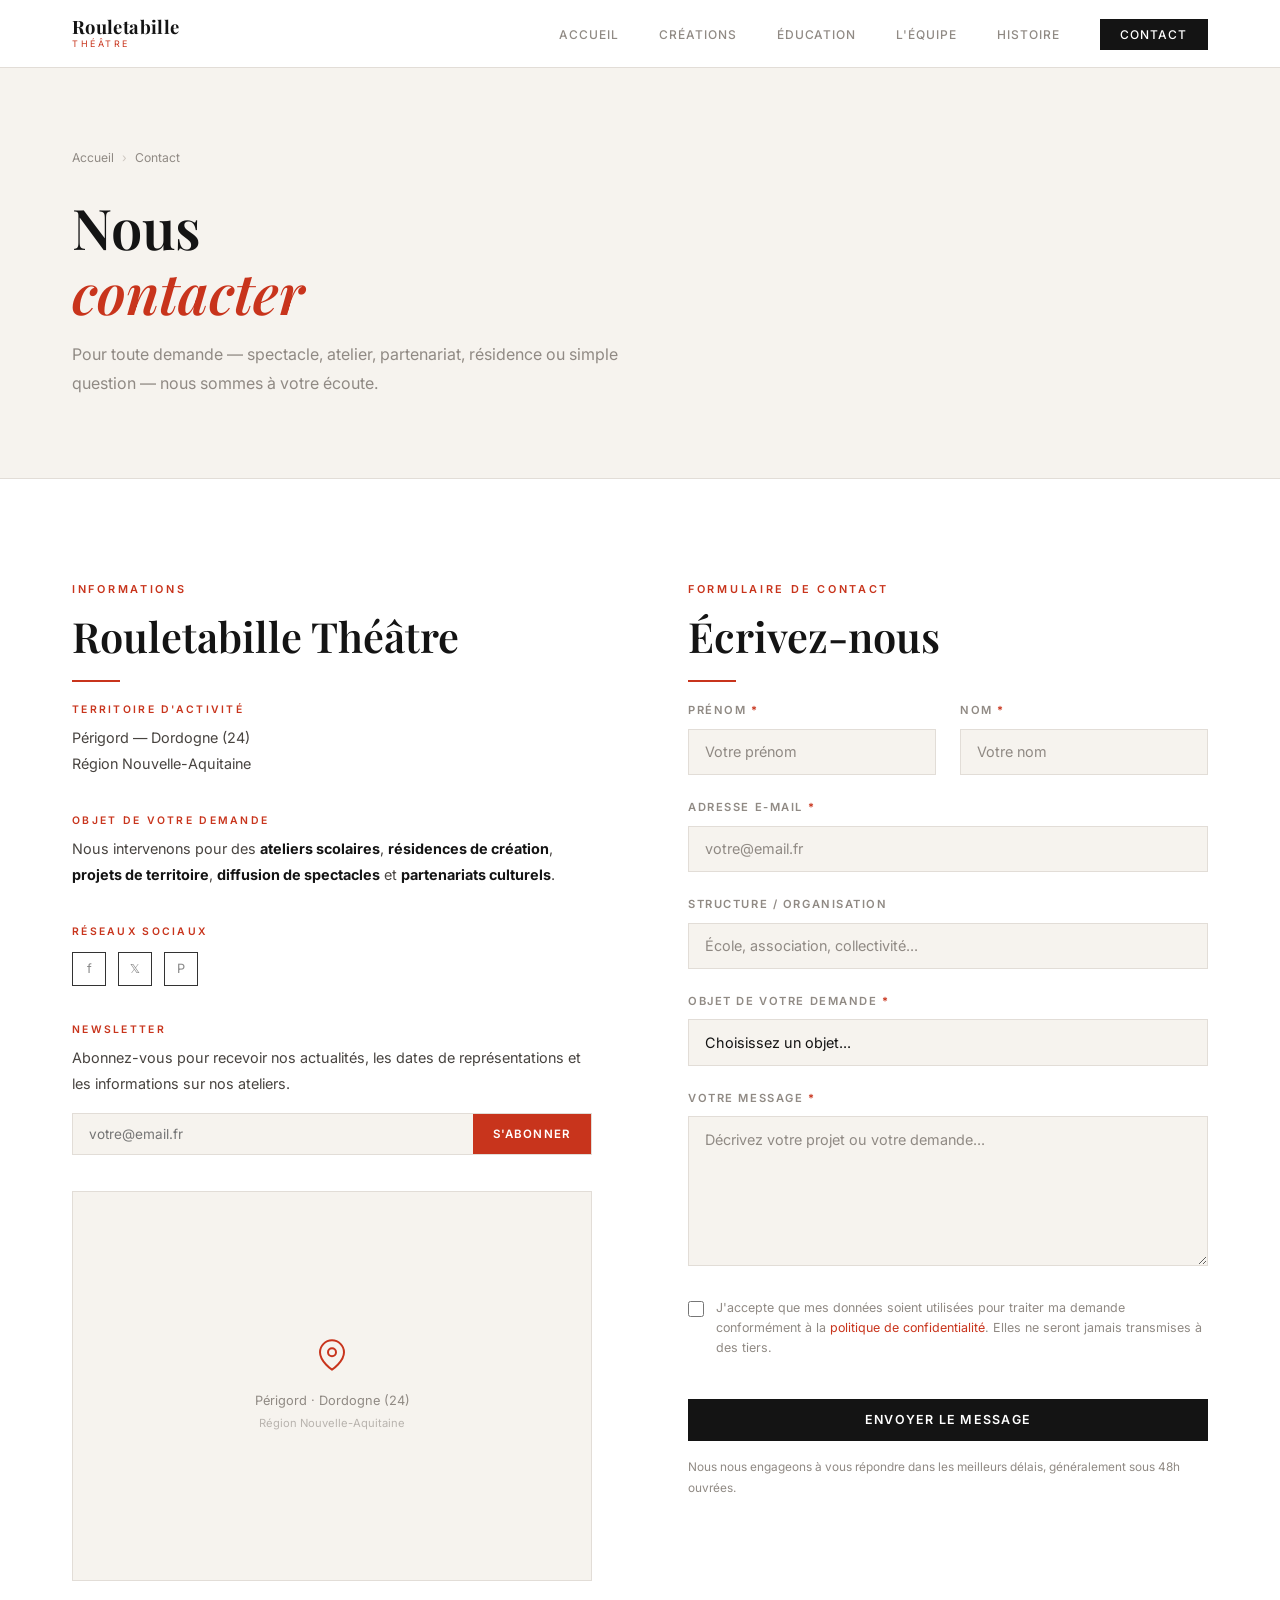
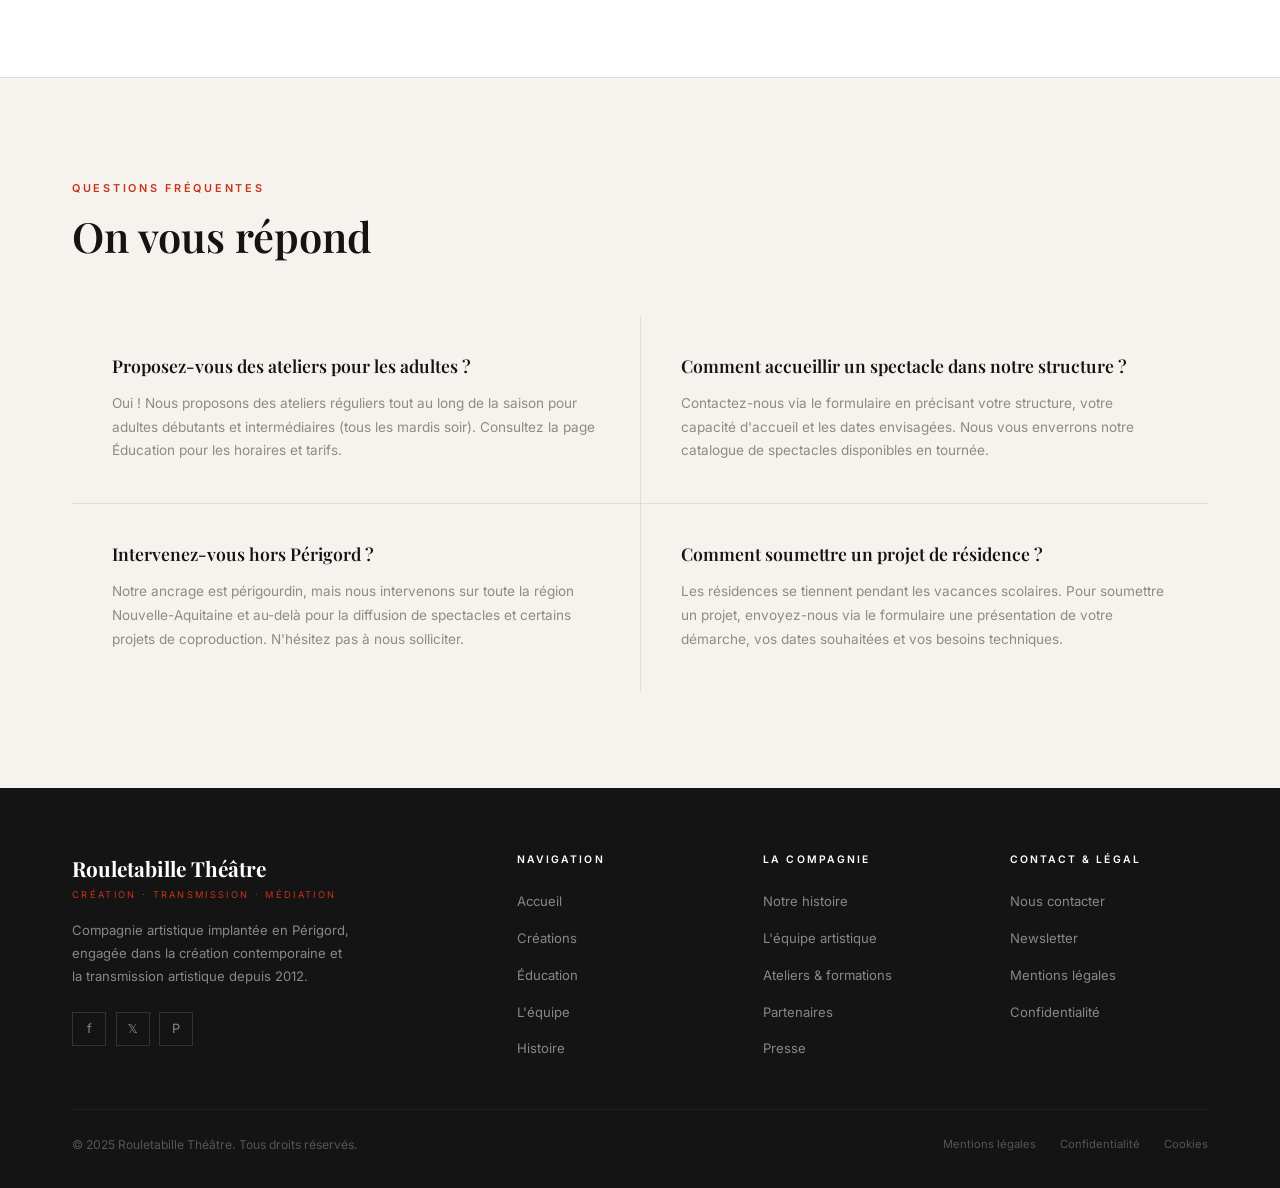
==== commit 312eec14: "redesign: nouveau design lumineux inspiré de L'Assemblée Artistique Passage d'un thème sombre/doré à" ====
--- a/contact.html
+++ b/contact.html
@@ -79,11 +79,11 @@
           <div class="contact-info-block">
             <span class="contact-info-label">Objet de votre demande</span>
             <p class="contact-info-text">
-              Nous intervenons pour des <strong style="color:var(--text-primary);">ateliers scolaires</strong>,
-              <strong style="color:var(--text-primary);">résidences de création</strong>,
-              <strong style="color:var(--text-primary);">projets de territoire</strong>,
-              <strong style="color:var(--text-primary);">diffusion de spectacles</strong>
-              et <strong style="color:var(--text-primary);">partenariats culturels</strong>.
+              Nous intervenons pour des <strong style="color:var(--text);">ateliers scolaires</strong>,
+              <strong style="color:var(--text);">résidences de création</strong>,
+              <strong style="color:var(--text);">projets de territoire</strong>,
+              <strong style="color:var(--text);">diffusion de spectacles</strong>
+              et <strong style="color:var(--text);">partenariats culturels</strong>.
             </p>
           </div>
 
@@ -102,15 +102,15 @@
               Abonnez-vous pour recevoir nos actualités, les dates de représentations
               et les informations sur nos ateliers.
             </p>
-            <form style="display:flex; gap:0; margin-top:1rem; border:1px solid var(--border-light); overflow:hidden;" onsubmit="return false;">
-              <input type="email" placeholder="votre@email.fr" style="flex:1; background:var(--bg-secondary); border:none; color:var(--text-primary); font-family:var(--font-sans); font-size:0.85rem; padding:0.75rem 1rem; outline:none;">
-              <button type="submit" style="background:var(--accent); color:#0c0c0c; border:none; padding:0.75rem 1.25rem; font-family:var(--font-sans); font-size:0.72rem; font-weight:600; letter-spacing:0.1em; text-transform:uppercase; cursor:pointer; white-space:nowrap;">S'abonner</button>
+            <form style="display:flex; gap:0; margin-top:1rem; border:1px solid var(--border); overflow:hidden;" onsubmit="return false;">
+              <input type="email" placeholder="votre@email.fr" style="flex:1; background:var(--bg-soft); border:none; color:var(--text); font-family:var(--font-sans); font-size:0.85rem; padding:0.75rem 1rem; outline:none;">
+              <button type="submit" style="background:var(--accent); color:#fff; border:none; padding:0.75rem 1.25rem; font-family:var(--font-sans); font-size:0.72rem; font-weight:600; letter-spacing:0.1em; text-transform:uppercase; cursor:pointer; white-space:nowrap;">S'abonner</button>
             </form>
           </div>
 
           <!-- MAP PLACEHOLDER -->
-          <div style="margin-top:2rem; aspect-ratio:4/3; background:var(--bg-card); border:1px solid var(--border); display:flex; align-items:center; justify-content:center; position:relative; overflow:hidden;">
-            <div style="position:absolute; inset:0; background:linear-gradient(145deg, #0e1208, #0e0e16); opacity:0.8;"></div>
+          <div style="margin-top:2rem; aspect-ratio:4/3; background:var(--bg-soft); border:1px solid var(--border); display:flex; align-items:center; justify-content:center; position:relative; overflow:hidden;">
+            <div style="position:absolute; inset:0; "></div>
             <div style="position:relative; text-align:center;">
               <svg width="32" height="32" viewBox="0 0 24 24" fill="none" stroke="var(--accent)" stroke-width="1.5" style="margin:0 auto 0.75rem;" aria-hidden="true">
                 <path d="M21 10c0 7-9 13-9 13s-9-6-9-13a9 9 0 0 1 18 0z"/>
@@ -194,7 +194,7 @@
   </section>
 
   <!-- FAQ -->
-  <section class="section section--dark">
+  <section class="section section--soft section--border">
     <div class="container">
       <div class="section-header reveal">
         <span class="section-label">Questions fréquentes</span>
@@ -202,22 +202,22 @@
       </div>
       <div style="display:grid; grid-template-columns:1fr 1fr; gap:1px; background:var(--border);" class="reveal">
 
-        <div style="background:var(--bg-card); padding:2.5rem;">
+        <div style="background:var(--bg-soft); padding:2.5rem;">
           <h4 style="font-family:var(--font-serif); font-size:1.1rem; margin-bottom:1rem;">Proposez-vous des ateliers pour les adultes ?</h4>
           <p style="font-size:0.85rem; color:var(--text-muted); line-height:1.75;">Oui ! Nous proposons des ateliers réguliers tout au long de la saison pour adultes débutants et intermédiaires (tous les mardis soir). Consultez la page Éducation pour les horaires et tarifs.</p>
         </div>
 
-        <div style="background:var(--bg-card); padding:2.5rem;">
+        <div style="background:var(--bg-soft); padding:2.5rem;">
           <h4 style="font-family:var(--font-serif); font-size:1.1rem; margin-bottom:1rem;">Comment accueillir un spectacle dans notre structure ?</h4>
           <p style="font-size:0.85rem; color:var(--text-muted); line-height:1.75;">Contactez-nous via le formulaire en précisant votre structure, votre capacité d'accueil et les dates envisagées. Nous vous enverrons notre catalogue de spectacles disponibles en tournée.</p>
         </div>
 
-        <div style="background:var(--bg-card); padding:2.5rem;">
+        <div style="background:var(--bg-soft); padding:2.5rem;">
           <h4 style="font-family:var(--font-serif); font-size:1.1rem; margin-bottom:1rem;">Intervenez-vous hors Périgord ?</h4>
           <p style="font-size:0.85rem; color:var(--text-muted); line-height:1.75;">Notre ancrage est périgourdin, mais nous intervenons sur toute la région Nouvelle-Aquitaine et au-delà pour la diffusion de spectacles et certains projets de coproduction. N'hésitez pas à nous solliciter.</p>
         </div>
 
-        <div style="background:var(--bg-card); padding:2.5rem;">
+        <div style="background:var(--bg-soft); padding:2.5rem;">
           <h4 style="font-family:var(--font-serif); font-size:1.1rem; margin-bottom:1rem;">Comment soumettre un projet de résidence ?</h4>
           <p style="font-size:0.85rem; color:var(--text-muted); line-height:1.75;">Les résidences se tiennent pendant les vacances scolaires. Pour soumettre un projet, envoyez-nous via le formulaire une présentation de votre démarche, vos dates souhaitées et vos besoins techniques.</p>
         </div>
--- a/css/style.css
+++ b/css/style.css
@@ -1,136 +1,98 @@
 /* =============================================
-   ROULETABILLE THÉÂTRE — Stylesheet
+   ROULETABILLE THÉÂTRE — Design lumineux
+   Inspiré de L'Assemblée Artistique
    ============================================= */
 
 @import url('https://fonts.googleapis.com/css2?family=Playfair+Display:ital,wght@0,400;0,600;0,700;1,400;1,600&family=Inter:wght@300;400;500;600&display=swap');
 
 /* === VARIABLES === */
 :root {
-  --bg-primary:    #0c0c0c;
-  --bg-secondary:  #131313;
-  --bg-card:       #191919;
-  --bg-card-hover: #1e1e1e;
-
-  --accent:        #c8a96e;
-  --accent-light:  #dfc08a;
-  --accent-dim:    rgba(200, 169, 110, 0.12);
-
-  --text-primary:  #f0ece4;
-  --text-light:    #c8c3bb;
-  --text-muted:    #7a7570;
-
-  --border:        #222222;
-  --border-light:  #2c2c2c;
+  --bg:         #ffffff;
+  --bg-soft:    #f6f3ee;
+  --bg-softer:  #eeebe5;
+  --bg-dark:    #141414;
+
+  --accent:     #c8341c;
+  --accent-bg:  #fdf2f0;
+  --accent-mid: rgba(200, 52, 28, 0.1);
+
+  --text:       #141414;
+  --text-mid:   #484440;
+  --text-muted: #908a84;
+
+  --border:     #e2ddd7;
+  --border-mid: #cdc7c0;
 
   --font-serif: 'Playfair Display', Georgia, serif;
   --font-sans:  'Inter', system-ui, sans-serif;
 
-  --nav-height: 72px;
+  --nav-height: 68px;
   --max-width:  1200px;
-  --radius:     2px;
-
-  --ease:      cubic-bezier(0.4, 0, 0.2, 1);
-  --trans:     0.3s var(--ease);
-  --trans-slow:0.6s var(--ease);
+
+  --ease:       cubic-bezier(0.4, 0, 0.2, 1);
+  --trans:      0.25s var(--ease);
+  --trans-slow: 0.55s var(--ease);
 }
 
 /* === RESET === */
 *, *::before, *::after { box-sizing: border-box; margin: 0; padding: 0; }
-html { scroll-behavior: smooth; font-size: 16px; }
-body {
-  background: var(--bg-primary);
-  color: var(--text-primary);
-  font-family: var(--font-sans);
-  font-weight: 400;
-  line-height: 1.6;
-  overflow-x: hidden;
-}
-img  { max-width: 100%; display: block; }
-a    { color: inherit; text-decoration: none; }
-ul   { list-style: none; }
+html  { scroll-behavior: smooth; font-size: 16px; }
+body  { background: var(--bg); color: var(--text); font-family: var(--font-sans); font-weight: 400; line-height: 1.6; overflow-x: hidden; }
+img   { max-width: 100%; display: block; }
+a     { color: inherit; text-decoration: none; }
+ul    { list-style: none; }
 
 /* === TYPOGRAPHY === */
-h1, h2, h3, h4 {
-  font-family: var(--font-serif);
-  font-weight: 600;
-  line-height: 1.15;
-  color: var(--text-primary);
-}
+h1, h2, h3, h4 { font-family: var(--font-serif); font-weight: 600; line-height: 1.15; color: var(--text); }
 h1 { font-size: clamp(2.8rem, 7vw, 5.5rem); }
 h2 { font-size: clamp(2rem, 4vw, 3rem); }
-h3 { font-size: clamp(1.3rem, 2.5vw, 1.75rem); }
-h4 { font-size: 1.1rem; }
-p  { color: var(--text-light); line-height: 1.8; }
+h3 { font-size: clamp(1.2rem, 2.5vw, 1.6rem); }
+h4 { font-size: 1.05rem; }
+p  { color: var(--text-mid); line-height: 1.8; }
 
 /* === LAYOUT === */
-.container {
-  max-width: var(--max-width);
-  margin: 0 auto;
-  padding: 0 2rem;
-}
-.section { padding: 110px 0; }
-.section--dark { background: var(--bg-secondary); border-top: 1px solid var(--border); border-bottom: 1px solid var(--border); }
-.section--card { background: var(--bg-card); border-top: 1px solid var(--border); }
+.container { max-width: var(--max-width); margin: 0 auto; padding: 0 2rem; }
+.section   { padding: 96px 0; }
+.section--soft { background: var(--bg-soft); }
+.section--dark { background: var(--bg-dark); }
+.section--border { border-top: 1px solid var(--border); }
 
 /* === SECTION HEADER === */
-.section-header { margin-bottom: 64px; }
+.section-header { margin-bottom: 56px; }
 .section-label {
   display: inline-block;
-  font-size: 0.7rem;
+  font-size: 0.68rem;
   font-weight: 600;
   letter-spacing: 0.25em;
   text-transform: uppercase;
   color: var(--accent);
-  margin-bottom: 1rem;
-}
-.section-title  { font-size: clamp(1.8rem, 4vw, 2.8rem); margin-bottom: 1rem; }
-.section-sub    { color: var(--text-muted); max-width: 560px; font-size: 1.05rem; }
-.divider { width: 56px; height: 2px; background: var(--accent); margin: 1.5rem 0; }
+  margin-bottom: 0.875rem;
+}
+.section-title { font-size: clamp(1.8rem, 3.5vw, 2.6rem); margin-bottom: 0.875rem; }
+.section-sub   { color: var(--text-muted); max-width: 560px; font-size: 1rem; }
+.divider { width: 48px; height: 2px; background: var(--accent); margin: 1.25rem 0; }
 
 /* === BUTTONS === */
 .btn {
   display: inline-flex;
   align-items: center;
-  gap: 0.6rem;
-  padding: 0.9rem 2.1rem;
+  gap: 0.5rem;
+  padding: 0.85rem 2rem;
   font-family: var(--font-sans);
-  font-size: 0.8rem;
-  font-weight: 500;
+  font-size: 0.78rem;
+  font-weight: 600;
   letter-spacing: 0.1em;
   text-transform: uppercase;
   border: none;
   cursor: pointer;
   transition: var(--trans);
-  position: relative;
-}
-.btn-primary {
-  background: var(--accent);
-  color: #0c0c0c;
-}
-.btn-primary:hover {
-  background: var(--accent-light);
-  transform: translateY(-2px);
-}
-.btn-outline {
-  background: transparent;
-  color: var(--text-primary);
-  border: 1px solid var(--border-light);
-}
-.btn-outline:hover {
-  border-color: var(--accent);
-  color: var(--accent);
-  transform: translateY(-2px);
-}
-.btn-ghost {
-  background: transparent;
-  color: var(--accent);
-  padding: 0;
-  letter-spacing: 0.15em;
-}
-.btn-ghost::after {
-  content: ' →';
-  transition: margin-left var(--trans);
-}
+}
+.btn-primary  { background: var(--text); color: #fff; }
+.btn-primary:hover { background: var(--accent); transform: translateY(-1px); }
+.btn-outline  { background: transparent; color: var(--text); border: 1.5px solid var(--border-mid); }
+.btn-outline:hover { border-color: var(--accent); color: var(--accent); transform: translateY(-1px); }
+.btn-ghost    { background: transparent; color: var(--accent); font-size: 0.78rem; font-weight: 600; letter-spacing: 0.1em; text-transform: uppercase; padding: 0; }
+.btn-ghost::after { content: ' →'; transition: margin-left var(--trans); }
 .btn-ghost:hover::after { margin-left: 4px; }
 
 /* =============================================
@@ -140,14 +102,11 @@
   position: fixed;
   top: 0; left: 0; right: 0;
   height: var(--nav-height);
+  background: rgba(255,255,255,0.97);
+  border-bottom: 1px solid var(--border);
+  backdrop-filter: blur(8px);
+  -webkit-backdrop-filter: blur(8px);
   z-index: 1000;
-  transition: background var(--trans), box-shadow var(--trans);
-}
-.nav.scrolled {
-  background: rgba(12, 12, 12, 0.96);
-  backdrop-filter: blur(12px);
-  -webkit-backdrop-filter: blur(12px);
-  box-shadow: 0 1px 0 var(--border);
 }
 .nav-inner {
   display: flex;
@@ -158,55 +117,17 @@
   margin: 0 auto;
   padding: 0 2rem;
 }
-.nav-logo { display: flex; flex-direction: column; line-height: 1; }
-.nav-logo-main {
-  font-family: var(--font-serif);
-  font-size: 1.2rem;
-  font-weight: 700;
-  letter-spacing: 0.04em;
-  color: var(--text-primary);
-}
-.nav-logo-sub {
-  font-size: 0.58rem;
-  letter-spacing: 0.28em;
-  text-transform: uppercase;
-  color: var(--accent);
-  margin-top: 3px;
-}
-.nav-links {
-  display: flex;
-  align-items: center;
-  gap: 2.5rem;
-}
-.nav-links a {
-  font-size: 0.75rem;
-  font-weight: 500;
-  letter-spacing: 0.12em;
-  text-transform: uppercase;
-  color: var(--text-muted);
-  transition: color var(--trans);
-  position: relative;
-}
-.nav-links a::after {
-  content: '';
-  position: absolute;
-  bottom: -5px; left: 0;
-  width: 0; height: 1px;
-  background: var(--accent);
-  transition: width var(--trans);
-}
-.nav-links a:hover,
-.nav-links a.active { color: var(--text-primary); }
-.nav-links a:hover::after,
-.nav-links a.active::after { width: 100%; }
-
-.nav-cta {
-  background: var(--accent) !important;
-  color: #0c0c0c !important;
-  padding: 0.5rem 1.3rem !important;
-}
-.nav-cta::after { display: none !important; }
-.nav-cta:hover { background: var(--accent-light) !important; }
+.nav-logo         { display: flex; flex-direction: column; line-height: 1; }
+.nav-logo-main    { font-family: var(--font-serif); font-size: 1.15rem; font-weight: 700; color: var(--text); letter-spacing: 0.02em; }
+.nav-logo-sub     { font-size: 0.56rem; letter-spacing: 0.28em; text-transform: uppercase; color: var(--accent); margin-top: 3px; }
+.nav-links        { display: flex; align-items: center; gap: 2.5rem; }
+.nav-links a      { font-size: 0.75rem; font-weight: 500; letter-spacing: 0.08em; text-transform: uppercase; color: var(--text-muted); transition: color var(--trans); position: relative; }
+.nav-links a::after { content: ''; position: absolute; bottom: -4px; left: 0; width: 0; height: 1.5px; background: var(--accent); transition: width var(--trans); }
+.nav-links a:hover, .nav-links a.active { color: var(--text); }
+.nav-links a:hover::after, .nav-links a.active::after { width: 100%; }
+.nav-cta          { background: var(--text) !important; color: #fff !important; padding: 0.5rem 1.3rem !important; }
+.nav-cta::after   { display: none !important; }
+.nav-cta:hover    { background: var(--accent) !important; }
 
 .nav-hamburger {
   display: none;
@@ -217,291 +138,195 @@
   border: none;
   padding: 4px;
 }
-.nav-hamburger span {
-  display: block;
-  width: 22px;
-  height: 1.5px;
-  background: var(--text-primary);
-  transition: var(--trans);
-}
+.nav-hamburger span { display: block; width: 22px; height: 1.5px; background: var(--text); transition: var(--trans); }
 .nav-hamburger.open span:nth-child(1) { transform: translateY(6.5px) rotate(45deg); }
 .nav-hamburger.open span:nth-child(2) { opacity: 0; }
 .nav-hamburger.open span:nth-child(3) { transform: translateY(-6.5px) rotate(-45deg); }
 
 /* === MOBILE MENU === */
 .mobile-menu {
-  position: fixed;
-  inset: 0;
-  background: var(--bg-primary);
+  position: fixed; inset: 0;
+  background: var(--bg);
   z-index: 999;
+  display: flex; flex-direction: column;
+  align-items: center; justify-content: center;
+  gap: 2.5rem;
+  opacity: 0; pointer-events: none;
+  transition: opacity var(--trans);
+}
+.mobile-menu.open { opacity: 1; pointer-events: all; }
+.mobile-menu a    { font-family: var(--font-serif); font-size: 2rem; color: var(--text-muted); transition: color var(--trans); }
+.mobile-menu a:hover { color: var(--accent); }
+.mobile-close     { position: absolute; top: 1.5rem; right: 2rem; font-size: 1.5rem; color: var(--text); cursor: pointer; background: none; border: none; }
+
+/* =============================================
+   HERO
+   ============================================= */
+.hero {
+  min-height: 100vh;
+  display: grid;
+  grid-template-columns: 1fr 1fr;
+  padding-top: var(--nav-height);
+  overflow: hidden;
+}
+.hero-left {
   display: flex;
   flex-direction: column;
-  align-items: center;
   justify-content: center;
-  gap: 2.5rem;
-  opacity: 0;
-  pointer-events: none;
-  transition: opacity var(--trans);
-}
-.mobile-menu.open { opacity: 1; pointer-events: all; }
-.mobile-menu a {
-  font-family: var(--font-serif);
-  font-size: 2.2rem;
-  color: var(--text-muted);
-  transition: color var(--trans);
-}
-.mobile-menu a:hover { color: var(--accent); }
-.mobile-close {
-  position: absolute;
-  top: 1.5rem; right: 2rem;
-  font-size: 1.5rem;
-  color: var(--text-primary);
-  cursor: pointer;
-  background: none; border: none;
-}
-
-/* =============================================
-   HERO
-   ============================================= */
-.hero {
-  position: relative;
-  height: 100vh;
-  min-height: 640px;
-  display: flex;
-  align-items: center;
-  overflow: hidden;
-}
-.hero-bg {
-  position: absolute;
-  inset: 0;
-  background: linear-gradient(160deg, #0c0c0c 0%, #160e08 40%, #0c0c0c 100%);
-}
-.hero-bg::before {
-  content: '';
-  position: absolute;
-  inset: 0;
-  background:
-    radial-gradient(ellipse at 15% 60%, rgba(200,169,110,0.07) 0%, transparent 55%),
-    radial-gradient(ellipse at 85% 15%, rgba(200,169,110,0.04) 0%, transparent 45%);
-}
-.hero-bg::after {
-  content: '';
-  position: absolute;
-  inset: 0;
-  background-image:
-    linear-gradient(var(--border) 1px, transparent 1px),
-    linear-gradient(90deg, var(--border) 1px, transparent 1px);
-  background-size: 80px 80px;
-  opacity: 0.15;
-}
-.hero-content {
-  position: relative;
-  z-index: 1;
-  padding-top: var(--nav-height);
+  padding: 6rem 3rem 6rem 0;
+  max-width: 620px;
+  margin-left: auto;
 }
 .hero-eyebrow {
   display: flex;
   align-items: center;
-  gap: 1rem;
+  gap: 0.875rem;
   margin-bottom: 2.5rem;
   opacity: 0;
-  animation: fadeInUp 0.9s var(--ease) 0.3s forwards;
-}
-.hero-eyebrow-line { width: 36px; height: 1px; background: var(--accent); }
-.hero-eyebrow-text { font-size: 0.72rem; letter-spacing: 0.3em; text-transform: uppercase; color: var(--accent); }
+  animation: fadeInUp 0.8s var(--ease) 0.2s forwards;
+}
+.hero-eyebrow-line { width: 32px; height: 1.5px; background: var(--accent); }
+.hero-eyebrow-text { font-size: 0.68rem; letter-spacing: 0.28em; text-transform: uppercase; color: var(--accent); font-weight: 600; }
 
 .hero-title {
   font-family: var(--font-serif);
-  font-size: clamp(3.5rem, 9vw, 7rem);
+  font-size: clamp(3.2rem, 6.5vw, 6rem);
   font-weight: 700;
-  line-height: 1.0;
-  margin-bottom: 2rem;
+  line-height: 1.02;
+  color: var(--text);
+  margin-bottom: 1.75rem;
   opacity: 0;
-  animation: fadeInUp 0.9s var(--ease) 0.5s forwards;
+  animation: fadeInUp 0.8s var(--ease) 0.4s forwards;
 }
 .hero-title em { font-style: italic; color: var(--accent); }
 
 .hero-desc {
-  font-size: 1.05rem;
+  font-size: 1rem;
   color: var(--text-muted);
-  max-width: 480px;
-  line-height: 1.9;
-  margin-bottom: 3rem;
+  line-height: 1.85;
+  max-width: 440px;
+  margin-bottom: 2.75rem;
   opacity: 0;
-  animation: fadeInUp 0.9s var(--ease) 0.7s forwards;
+  animation: fadeInUp 0.8s var(--ease) 0.6s forwards;
 }
 .hero-actions {
-  display: flex;
-  gap: 1rem;
-  flex-wrap: wrap;
+  display: flex; gap: 1rem; flex-wrap: wrap;
   opacity: 0;
-  animation: fadeInUp 0.9s var(--ease) 0.9s forwards;
-}
-.hero-scroll {
-  position: absolute;
-  bottom: 2.5rem;
-  left: 50%;
-  transform: translateX(-50%);
+  animation: fadeInUp 0.8s var(--ease) 0.8s forwards;
+}
+
+.hero-right {
+  background: var(--bg-soft);
   display: flex;
   flex-direction: column;
-  align-items: center;
-  gap: 0.6rem;
-  color: var(--text-muted);
-  font-size: 0.65rem;
-  letter-spacing: 0.25em;
-  text-transform: uppercase;
-  animation: fadeIn 1s ease 1.5s both;
-}
-.hero-scroll-bar {
-  width: 1px;
-  height: 48px;
-  background: linear-gradient(to bottom, var(--accent), transparent);
-  animation: scrollPulse 2.5s ease-in-out infinite;
-}
-@keyframes scrollPulse {
-  0%, 100% { transform: scaleY(1); opacity: 1; }
-  50%       { transform: scaleY(0.4); opacity: 0.3; }
-}
-
-/* =============================================
-   SHOWS
-   ============================================= */
-.shows-grid {
-  display: grid;
-  grid-template-columns: repeat(3, 1fr);
-  gap: 2px;
-  margin-top: 2px;
-  background: var(--border);
-}
-.show-card {
-  position: relative;
-  aspect-ratio: 3/4;
-  overflow: hidden;
-  cursor: pointer;
-  background: var(--bg-card);
-}
-.show-card-bg {
-  position: absolute; inset: 0;
-  transition: transform var(--trans-slow);
-}
-.show-card:hover .show-card-bg { transform: scale(1.06); }
-
-.bg-warm    { background: linear-gradient(145deg, #1e1008 0%, #2a1610 50%, #1a0c08 100%); }
-.bg-cool    { background: linear-gradient(145deg, #080e1e 0%, #0e162a 50%, #080c1a 100%); }
-.bg-neutral { background: linear-gradient(145deg, #0e1208 0%, #141a0c 50%, #0c1008 100%); }
-.bg-warm2   { background: linear-gradient(145deg, #1a0e14 0%, #241226 50%, #180a18 100%); }
-.bg-cool2   { background: linear-gradient(145deg, #081818 0%, #0c2420 50%, #081414 100%); }
-.bg-warm3   { background: linear-gradient(145deg, #1e1208 0%, #28180a 50%, #1c1008 100%); }
-
-.show-card-overlay {
-  position: absolute; inset: 0;
-  background: linear-gradient(to top, rgba(0,0,0,0.92) 0%, rgba(0,0,0,0.3) 50%, transparent 100%);
-}
-.show-card-num {
-  position: absolute;
-  top: 1.5rem; right: 1.5rem;
-  font-family: var(--font-serif);
-  font-size: 4rem;
-  font-weight: 700;
-  color: rgba(255,255,255,0.04);
-  line-height: 1;
-}
-.show-card-content {
-  position: absolute;
-  bottom: 0; left: 0; right: 0;
-  padding: 2rem;
-  transform: translateY(8px);
-  transition: transform var(--trans);
-}
-.show-card:hover .show-card-content { transform: translateY(0); }
-.show-card-tag {
-  display: inline-block;
+  justify-content: center;
+  padding: 6rem 0 6rem 3rem;
+  border-left: 1px solid var(--border);
+  opacity: 0;
+  animation: fadeIn 1s var(--ease) 0.5s forwards;
+}
+.hero-right-label {
   font-size: 0.65rem;
   font-weight: 600;
-  letter-spacing: 0.22em;
-  text-transform: uppercase;
-  color: var(--accent);
-  margin-bottom: 0.7rem;
-}
-.show-card-title {
-  font-family: var(--font-serif);
-  font-size: 1.25rem;
-  color: var(--text-primary);
-  margin-bottom: 0.4rem;
-  line-height: 1.25;
-}
-.show-card-date { font-size: 0.78rem; color: var(--text-muted); }
-
-/* =============================================
-   ABOUT
-   ============================================= */
-.about-grid {
-  display: grid;
-  grid-template-columns: 1fr 1.2fr;
-  gap: 6rem;
-  align-items: center;
-}
-.about-visual { position: relative; }
-.about-frame {
-  aspect-ratio: 3/4;
-  background: var(--bg-card);
-  border: 1px solid var(--border-light);
-  position: relative;
-  overflow: hidden;
-}
-.about-frame-inner {
-  position: absolute; inset: 0;
-  background: linear-gradient(145deg, #160e08, #0e0e16);
-  display: flex;
-  align-items: center;
-  justify-content: center;
-}
-.about-frame-inner svg { opacity: 0.06; }
-.about-badge {
-  position: absolute;
-  bottom: -1.5rem; right: -1.5rem;
-  width: 180px; height: 180px;
-  background: var(--bg-secondary);
-  border: 1px solid var(--border-light);
-  display: flex; flex-direction: column;
-  align-items: center; justify-content: center;
-  text-align: center; padding: 1.25rem;
-}
-.about-stat-n {
-  font-family: var(--font-serif);
-  font-size: 3rem;
-  color: var(--accent);
-  line-height: 1;
-}
-.about-stat-l {
-  font-size: 0.68rem;
-  letter-spacing: 0.14em;
+  letter-spacing: 0.28em;
   text-transform: uppercase;
   color: var(--text-muted);
-  margin-top: 0.4rem;
-}
-.pillars {
+  margin-bottom: 2rem;
+}
+.hero-pillars { display: flex; flex-direction: column; gap: 1px; }
+.hero-pillar {
+  background: var(--bg);
+  padding: 1.75rem 2rem;
+  border-left: 3px solid transparent;
+  transition: border-color var(--trans);
+}
+.hero-pillar:hover { border-left-color: var(--accent); }
+.hero-pillar-num { font-size: 0.65rem; letter-spacing: 0.22em; color: var(--text-muted); margin-bottom: 0.5rem; }
+.hero-pillar-name { font-family: var(--font-serif); font-size: 1.3rem; margin-bottom: 0.4rem; color: var(--text); }
+.hero-pillar-desc { font-size: 0.82rem; color: var(--text-muted); line-height: 1.7; }
+
+/* =============================================
+   PLACEHOLDER IMAGE BACKGROUNDS (light)
+   ============================================= */
+.bg-warm    { background: #f5e8e2; }
+.bg-cool    { background: #e2eaf5; }
+.bg-neutral { background: #e5f0e6; }
+.bg-warm2   { background: #f0e4f0; }
+.bg-cool2   { background: #e0f0ee; }
+.bg-warm3   { background: #f5f0e0; }
+
+/* =============================================
+   SHOWS
+   ============================================= */
+.shows-grid {
   display: grid;
   grid-template-columns: repeat(3, 1fr);
   gap: 1px;
   background: var(--border);
-  margin-top: 3rem;
-}
-.pillar {
-  background: var(--bg-primary);
-  padding: 1.75rem 1.25rem;
+}
+.show-card {
+  background: var(--bg);
+  overflow: hidden;
+  cursor: pointer;
+  transition: box-shadow var(--trans);
+}
+.show-card:hover { box-shadow: 0 8px 32px rgba(0,0,0,0.08); z-index: 1; position: relative; }
+
+.show-card-thumb {
+  aspect-ratio: 4/3;
+  position: relative;
+  overflow: hidden;
+}
+.show-card-thumb-bg {
+  position: absolute; inset: 0;
+  transition: transform var(--trans-slow);
+  display: flex; align-items: center; justify-content: center;
+}
+.show-card:hover .show-card-thumb-bg { transform: scale(1.04); }
+.show-card-thumb-icon { opacity: 0.18; }
+
+.show-card-body { padding: 1.75rem; border-top: 1px solid var(--border); }
+.show-card-tag  { font-size: 0.62rem; font-weight: 600; letter-spacing: 0.22em; text-transform: uppercase; color: var(--accent); margin-bottom: 0.6rem; display: block; }
+.show-card-title { font-family: var(--font-serif); font-size: 1.2rem; color: var(--text); margin-bottom: 0.4rem; line-height: 1.3; }
+.show-card-date  { font-size: 0.78rem; color: var(--text-muted); }
+
+/* =============================================
+   ABOUT
+   ============================================= */
+.about-grid {
+  display: grid;
+  grid-template-columns: 1fr 1.15fr;
+  gap: 5rem;
+  align-items: center;
+}
+.about-frame {
+  aspect-ratio: 3/4;
+  background: var(--bg-soft);
+  border: 1px solid var(--border);
+  position: relative;
+  overflow: hidden;
+  display: flex; align-items: center; justify-content: center;
+}
+.about-frame svg { opacity: 0.12; }
+.about-badge {
+  position: absolute;
+  bottom: -1.25rem; right: -1.25rem;
+  width: 160px; height: 160px;
+  background: var(--bg);
+  border: 1px solid var(--border);
+  display: flex; flex-direction: column;
+  align-items: center; justify-content: center;
   text-align: center;
-  transition: background var(--trans);
-}
-.pillar:hover { background: var(--bg-card); }
-.pillar-sym { font-size: 1.4rem; margin-bottom: 0.75rem; color: var(--accent); }
-.pillar-name {
-  font-family: var(--font-serif);
-  font-size: 0.95rem;
-  color: var(--accent);
-  margin-bottom: 0.5rem;
-}
-.pillar-desc { font-size: 0.78rem; color: var(--text-muted); line-height: 1.65; }
+}
+.about-stat-n { font-family: var(--font-serif); font-size: 2.5rem; color: var(--accent); line-height: 1; }
+.about-stat-l { font-size: 0.65rem; letter-spacing: 0.14em; text-transform: uppercase; color: var(--text-muted); margin-top: 0.4rem; }
+
+.pillars { display: grid; grid-template-columns: repeat(3,1fr); gap: 1px; background: var(--border); margin-top: 2.5rem; }
+.pillar  { background: var(--bg-soft); padding: 1.5rem 1.25rem; text-align: center; transition: background var(--trans); }
+.pillar:hover { background: var(--accent-bg); }
+.pillar-sym  { font-size: 1.25rem; color: var(--accent); margin-bottom: 0.6rem; }
+.pillar-name { font-family: var(--font-serif); font-size: 0.92rem; color: var(--accent); margin-bottom: 0.4rem; }
+.pillar-desc { font-size: 0.76rem; color: var(--text-muted); line-height: 1.65; }
 
 /* =============================================
    NEWS
@@ -509,62 +334,43 @@
 .news-grid {
   display: grid;
   grid-template-columns: 3fr 2fr;
-  gap: 2px;
+  gap: 1px;
   background: var(--border);
 }
 .news-featured {
-  position: relative;
-  aspect-ratio: 16/10;
+  background: var(--bg);
   overflow: hidden;
   cursor: pointer;
-  background: var(--bg-card);
-}
-.news-featured-bg {
+}
+.news-featured-thumb {
+  aspect-ratio: 16/9;
+  position: relative;
+  overflow: hidden;
+  background: var(--bg-warm, #f5e8e2);
+}
+.news-featured-thumb-bg {
   position: absolute; inset: 0;
-  background: linear-gradient(145deg, #180e06, #261408);
+  background: linear-gradient(145deg, #f5e8e2, #ecd4cc);
   transition: transform var(--trans-slow);
-}
-.news-featured:hover .news-featured-bg { transform: scale(1.04); }
-.news-featured-overlay {
-  position: absolute; inset: 0;
-  background: linear-gradient(to top, rgba(0,0,0,0.92) 0%, rgba(0,0,0,0.15) 60%, transparent 100%);
-}
-.news-featured-content {
-  position: absolute;
-  bottom: 0; left: 0; right: 0;
-  padding: 2.5rem;
-}
-.news-sidebar {
-  display: flex;
-  flex-direction: column;
-  gap: 2px;
-  background: var(--border);
-}
+  display: flex; align-items: center; justify-content: center;
+}
+.news-featured:hover .news-featured-thumb-bg { transform: scale(1.03); }
+.news-featured-body  { padding: 2rem 2rem 2.5rem; }
+.news-sidebar { display: flex; flex-direction: column; gap: 1px; background: var(--border); }
 .news-item {
   flex: 1;
-  background: var(--bg-card);
+  background: var(--bg);
   padding: 2rem;
   cursor: pointer;
   transition: background var(--trans);
-  display: flex;
-  flex-direction: column;
-  justify-content: space-between;
-  gap: 1rem;
-}
-.news-item:hover { background: var(--bg-card-hover); }
-.news-tag { font-size: 0.65rem; font-weight: 600; letter-spacing: 0.2em; text-transform: uppercase; color: var(--accent); margin-bottom: 0.6rem; }
-.news-title { font-family: var(--font-serif); font-size: 1.05rem; color: var(--text-primary); line-height: 1.3; }
+  display: flex; flex-direction: column; justify-content: space-between;
+}
+.news-item:hover { background: var(--bg-soft); }
+.news-tag    { font-size: 0.62rem; font-weight: 600; letter-spacing: 0.2em; text-transform: uppercase; color: var(--accent); margin-bottom: 0.6rem; display: block; }
+.news-title  { font-family: var(--font-serif); font-size: 1.05rem; color: var(--text); line-height: 1.3; }
 .news-excerpt { font-size: 0.82rem; color: var(--text-muted); line-height: 1.65; margin-top: 0.5rem; }
-.news-meta { display: flex; align-items: center; justify-content: space-between; font-size: 0.75rem; color: var(--text-muted); }
-
-/* Large title inside featured */
-.news-featured-title {
-  font-family: var(--font-serif);
-  font-size: clamp(1.4rem, 2.5vw, 2rem);
-  color: var(--text-primary);
-  line-height: 1.25;
-  margin-bottom: 0.75rem;
-}
+.news-meta   { display: flex; align-items: center; justify-content: space-between; font-size: 0.75rem; color: var(--text-muted); margin-top: 1rem; }
+.news-featured-title { font-family: var(--font-serif); font-size: clamp(1.4rem, 2.5vw, 1.9rem); color: var(--text); line-height: 1.25; margin-bottom: 0.75rem; }
 
 /* =============================================
    WORKSHOPS
@@ -572,8 +378,7 @@
 .workshops-intro {
   display: grid;
   grid-template-columns: 1.2fr 1fr;
-  gap: 5rem;
-  align-items: center;
+  gap: 5rem; align-items: center;
   margin-bottom: 4rem;
 }
 .workshops-grid {
@@ -583,378 +388,221 @@
   background: var(--border);
 }
 .workshop-item {
-  background: var(--bg-primary);
-  padding: 2.75rem 2rem;
+  background: var(--bg-soft);
+  padding: 2.5rem 2rem;
   transition: background var(--trans);
 }
-.workshop-item:hover { background: var(--bg-card); }
-.workshop-num {
-  font-family: var(--font-serif);
-  font-size: 2.5rem;
-  font-weight: 700;
-  color: var(--border-light);
-  line-height: 1;
-  margin-bottom: 1.25rem;
-}
-.workshop-title { font-family: var(--font-serif); font-size: 1.05rem; margin-bottom: 0.75rem; }
-.workshop-desc  { font-size: 0.83rem; color: var(--text-muted); line-height: 1.7; }
+.workshop-item:hover { background: var(--accent-bg); }
+.workshop-num   { font-family: var(--font-serif); font-size: 2.2rem; font-weight: 700; color: var(--border-mid); line-height: 1; margin-bottom: 1.25rem; }
+.workshop-title { font-family: var(--font-serif); font-size: 1rem; margin-bottom: 0.6rem; color: var(--text); }
+.workshop-desc  { font-size: 0.82rem; color: var(--text-muted); line-height: 1.7; }
 
 /* =============================================
    CONTACT STRIP
    ============================================= */
-.contact-strip {
-  padding: 80px 0;
-}
-.contact-strip-inner {
-  display: grid;
-  grid-template-columns: 1fr auto;
-  gap: 4rem;
-  align-items: center;
-}
-.contact-details {
-  display: grid;
-  grid-template-columns: repeat(3, 1fr);
-  gap: 2rem;
-  margin-top: 2rem;
-}
-.contact-detail-label {
-  font-size: 0.65rem;
-  letter-spacing: 0.22em;
-  text-transform: uppercase;
-  color: var(--accent);
-  margin-bottom: 0.4rem;
-}
-.contact-detail-val { font-size: 0.88rem; color: var(--text-light); }
+.contact-strip { padding: 80px 0; }
+.contact-strip-inner { display: grid; grid-template-columns: 1fr auto; gap: 4rem; align-items: center; }
+.contact-details { display: grid; grid-template-columns: repeat(3,1fr); gap: 2rem; margin-top: 2rem; }
+.contact-detail-label { font-size: 0.62rem; letter-spacing: 0.22em; text-transform: uppercase; color: var(--accent); margin-bottom: 0.4rem; display: block; }
+.contact-detail-val   { font-size: 0.88rem; color: var(--text-mid); }
 
 /* =============================================
    FOOTER
    ============================================= */
-.footer {
-  background: #080808;
-  border-top: 1px solid var(--border);
-  padding: 64px 0 32px;
-}
-.footer-grid {
-  display: grid;
-  grid-template-columns: 2fr 1fr 1fr 1fr;
-  gap: 3rem;
-  margin-bottom: 3rem;
-}
-.footer-brand-name { font-family: var(--font-serif); font-size: 1.35rem; font-weight: 700; margin-bottom: 0.2rem; }
-.footer-brand-tag  { font-size: 0.62rem; letter-spacing: 0.25em; text-transform: uppercase; color: var(--accent); margin-bottom: 1rem; display: block; }
-.footer-brand-desc { font-size: 0.83rem; color: var(--text-muted); line-height: 1.75; max-width: 280px; }
+.footer { background: var(--bg-dark); padding: 64px 0 32px; }
+.footer-grid { display: grid; grid-template-columns: 2fr 1fr 1fr 1fr; gap: 3rem; margin-bottom: 3rem; }
+.footer-brand-name { font-family: var(--font-serif); font-size: 1.3rem; font-weight: 700; color: #fff; margin-bottom: 0.2rem; }
+.footer-brand-tag  { font-size: 0.58rem; letter-spacing: 0.25em; text-transform: uppercase; color: var(--accent); margin-bottom: 1rem; display: block; }
+.footer-brand-desc { font-size: 0.82rem; color: #888; line-height: 1.75; max-width: 280px; }
 .footer-social { display: flex; gap: 0.6rem; margin-top: 1.5rem; }
 .social-btn {
   width: 34px; height: 34px;
-  border: 1px solid var(--border-light);
+  border: 1px solid #333;
   display: flex; align-items: center; justify-content: center;
-  font-size: 0.8rem;
-  color: var(--text-muted);
-  transition: var(--trans);
-  cursor: pointer;
+  font-size: 0.8rem; color: #888;
+  transition: var(--trans); cursor: pointer;
 }
 .social-btn:hover { border-color: var(--accent); color: var(--accent); }
-.footer-col-title { font-size: 0.68rem; font-weight: 600; letter-spacing: 0.2em; text-transform: uppercase; color: var(--text-primary); margin-bottom: 1.25rem; display: block; }
+.footer-col-title  { font-size: 0.65rem; font-weight: 600; letter-spacing: 0.2em; text-transform: uppercase; color: #fff; margin-bottom: 1.25rem; display: block; }
 .footer-links { display: flex; flex-direction: column; gap: 0.7rem; }
-.footer-links a { font-size: 0.83rem; color: var(--text-muted); transition: color var(--trans); }
+.footer-links a { font-size: 0.82rem; color: #888; transition: color var(--trans); }
 .footer-links a:hover { color: var(--accent); }
-.footer-bottom {
-  border-top: 1px solid var(--border);
-  padding-top: 1.5rem;
-  display: flex;
-  align-items: center;
-  justify-content: space-between;
-}
-.footer-bottom-text { font-size: 0.78rem; color: var(--text-muted); }
+.footer-bottom { border-top: 1px solid #222; padding-top: 1.5rem; display: flex; align-items: center; justify-content: space-between; }
+.footer-bottom-text { font-size: 0.76rem; color: #555; }
 .footer-bottom-links { display: flex; gap: 1.5rem; }
-.footer-bottom-links a { font-size: 0.72rem; color: var(--text-muted); transition: color var(--trans); }
+.footer-bottom-links a { font-size: 0.7rem; color: #555; transition: color var(--trans); }
 .footer-bottom-links a:hover { color: var(--accent); }
 
 /* =============================================
-   PAGE HEADER (inner pages)
+   PAGE HEADER (pages intérieures)
    ============================================= */
 .page-header {
-  padding: calc(var(--nav-height) + 90px) 0 90px;
-  background: var(--bg-secondary);
+  padding: calc(var(--nav-height) + 80px) 0 80px;
+  background: var(--bg-soft);
   border-bottom: 1px solid var(--border);
-  position: relative;
-  overflow: hidden;
-}
-.page-header::before {
-  content: '';
-  position: absolute; inset: 0;
-  background-image: linear-gradient(var(--border) 1px, transparent 1px), linear-gradient(90deg, var(--border) 1px, transparent 1px);
-  background-size: 60px 60px;
-  opacity: 0.12;
-}
-.page-header-content { position: relative; z-index: 1; }
-.breadcrumb { display: flex; align-items: center; gap: 0.5rem; margin-bottom: 1.75rem; font-size: 0.78rem; color: var(--text-muted); }
+}
+.breadcrumb { display: flex; align-items: center; gap: 0.5rem; margin-bottom: 1.75rem; font-size: 0.76rem; color: var(--text-muted); }
 .breadcrumb a { color: var(--text-muted); transition: color var(--trans); }
 .breadcrumb a:hover { color: var(--accent); }
-.breadcrumb-sep { color: var(--border-light); }
+.breadcrumb-sep { color: var(--border-mid); }
 .page-header-title { font-size: clamp(2.2rem, 5vw, 3.5rem); margin-bottom: 1rem; }
-.page-header-sub { color: var(--text-muted); font-size: 1.05rem; max-width: 560px; }
+.page-header-sub   { color: var(--text-muted); font-size: 1rem; max-width: 560px; }
 
 /* =============================================
    CREATIONS PAGE
    ============================================= */
-.creation-filter {
-  display: flex;
-  gap: 0.5rem;
-  flex-wrap: wrap;
-  margin-bottom: 3rem;
-}
+.creation-filter { display: flex; gap: 0.5rem; flex-wrap: wrap; margin-bottom: 3rem; }
 .filter-btn {
-  padding: 0.45rem 1.2rem;
-  font-size: 0.72rem;
-  font-weight: 500;
-  letter-spacing: 0.1em;
-  text-transform: uppercase;
-  border: 1px solid var(--border-light);
-  background: transparent;
-  color: var(--text-muted);
-  cursor: pointer;
-  transition: var(--trans);
-}
-.filter-btn:hover,
-.filter-btn.active { border-color: var(--accent); color: var(--accent); background: var(--accent-dim); }
-
-.creations-grid {
-  display: grid;
-  grid-template-columns: repeat(3, 1fr);
-  gap: 2px;
-  background: var(--border);
-}
-.creation-card {
-  background: var(--bg-card);
-  overflow: hidden;
-  cursor: pointer;
-  transition: background var(--trans);
-}
-.creation-card:hover { background: var(--bg-card-hover); }
-.creation-card-thumb {
-  aspect-ratio: 16/10;
-  position: relative;
-  overflow: hidden;
-}
-.creation-card-thumb-bg {
-  position: absolute; inset: 0;
-  transition: transform var(--trans-slow);
-}
-.creation-card:hover .creation-card-thumb-bg { transform: scale(1.05); }
-.creation-card-body { padding: 1.75rem; }
-.creation-card-year { font-size: 0.68rem; letter-spacing: 0.2em; color: var(--accent); margin-bottom: 0.5rem; }
-.creation-card-title { font-family: var(--font-serif); font-size: 1.15rem; margin-bottom: 0.75rem; line-height: 1.3; }
-.creation-card-desc { font-size: 0.82rem; color: var(--text-muted); line-height: 1.7; }
+  padding: 0.4rem 1.1rem;
+  font-size: 0.7rem; font-weight: 600;
+  letter-spacing: 0.1em; text-transform: uppercase;
+  border: 1.5px solid var(--border);
+  background: transparent; color: var(--text-muted);
+  cursor: pointer; transition: var(--trans);
+}
+.filter-btn:hover, .filter-btn.active { border-color: var(--accent); color: var(--accent); background: var(--accent-bg); }
+
+.creations-grid { display: grid; grid-template-columns: repeat(3,1fr); gap: 1px; background: var(--border); }
+.creation-card  { background: var(--bg); overflow: hidden; cursor: pointer; transition: box-shadow var(--trans); }
+.creation-card:hover { box-shadow: 0 8px 32px rgba(0,0,0,0.08); z-index: 1; position: relative; }
+.creation-card-thumb { aspect-ratio: 16/10; position: relative; overflow: hidden; }
+.creation-card-thumb-bg { position: absolute; inset: 0; transition: transform var(--trans-slow); }
+.creation-card:hover .creation-card-thumb-bg { transform: scale(1.04); }
+.creation-card-body   { padding: 1.75rem; border-top: 1px solid var(--border); }
+.creation-card-year   { font-size: 0.62rem; letter-spacing: 0.2em; color: var(--accent); margin-bottom: 0.4rem; display: block; }
+.creation-card-title  { font-family: var(--font-serif); font-size: 1.1rem; margin-bottom: 0.6rem; line-height: 1.3; }
+.creation-card-desc   { font-size: 0.8rem; color: var(--text-muted); line-height: 1.7; }
 .creation-card-footer { display: flex; align-items: center; justify-content: space-between; margin-top: 1.25rem; padding-top: 1.25rem; border-top: 1px solid var(--border); }
-.creation-card-cat { font-size: 0.65rem; font-weight: 600; letter-spacing: 0.18em; text-transform: uppercase; color: var(--text-muted); }
+.creation-card-cat    { font-size: 0.62rem; font-weight: 600; letter-spacing: 0.18em; text-transform: uppercase; color: var(--text-muted); }
 
 /* =============================================
    EDUCATION PAGE
    ============================================= */
-.edu-hero {
-  padding: calc(var(--nav-height) + 60px) 0 60px;
-  background: var(--bg-secondary);
-  border-bottom: 1px solid var(--border);
-}
-.edu-grid {
-  display: grid;
-  grid-template-columns: repeat(2, 1fr);
-  gap: 2px;
-  background: var(--border);
-}
-.edu-card {
-  background: var(--bg-card);
-  padding: 3rem 2.5rem;
-  transition: background var(--trans);
-}
-.edu-card:hover { background: var(--bg-card-hover); }
-.edu-card-num { font-family: var(--font-serif); font-size: 3.5rem; font-weight: 700; color: var(--accent-dim); line-height: 1; margin-bottom: 1.5rem; }
-.edu-card-title { font-family: var(--font-serif); font-size: 1.4rem; margin-bottom: 1rem; }
-.edu-card-desc { font-size: 0.88rem; color: var(--text-muted); line-height: 1.75; }
-.edu-card-tags { display: flex; gap: 0.5rem; flex-wrap: wrap; margin-top: 1.5rem; }
-.tag {
-  padding: 0.3rem 0.75rem;
-  font-size: 0.65rem;
-  font-weight: 600;
-  letter-spacing: 0.12em;
-  text-transform: uppercase;
-  border: 1px solid var(--border-light);
-  color: var(--text-muted);
-}
+.edu-grid { display: grid; grid-template-columns: repeat(2,1fr); gap: 1px; background: var(--border); }
+.edu-card { background: var(--bg); padding: 3rem 2.5rem; transition: background var(--trans); }
+.edu-card:hover { background: var(--bg-soft); }
+.edu-card-num   { font-family: var(--font-serif); font-size: 3rem; font-weight: 700; color: var(--border); line-height: 1; margin-bottom: 1.25rem; }
+.edu-card-title { font-family: var(--font-serif); font-size: 1.35rem; margin-bottom: 0.875rem; }
+.edu-card-desc  { font-size: 0.85rem; color: var(--text-muted); line-height: 1.8; }
+.edu-card-tags  { display: flex; gap: 0.5rem; flex-wrap: wrap; margin-top: 1.5rem; }
+.tag { padding: 0.3rem 0.75rem; font-size: 0.62rem; font-weight: 600; letter-spacing: 0.1em; text-transform: uppercase; border: 1.5px solid var(--border); color: var(--text-muted); }
 
 /* =============================================
    TEAM PAGE
    ============================================= */
-.team-grid {
-  display: grid;
-  grid-template-columns: repeat(3, 1fr);
-  gap: 2px;
-  background: var(--border);
-}
-.team-card {
-  background: var(--bg-card);
-  overflow: hidden;
-  transition: background var(--trans);
-}
-.team-card:hover { background: var(--bg-card-hover); }
-.team-card-photo {
-  aspect-ratio: 1;
-  position: relative;
-  overflow: hidden;
-}
-.team-card-photo-bg {
-  position: absolute; inset: 0;
-  transition: transform var(--trans-slow);
-}
-.team-card:hover .team-card-photo-bg { transform: scale(1.04); }
-.team-card-photo-overlay { position: absolute; inset: 0; background: rgba(0,0,0,0.3); }
-.team-card-body { padding: 1.75rem; }
-.team-card-name { font-family: var(--font-serif); font-size: 1.3rem; margin-bottom: 0.25rem; }
-.team-card-role { font-size: 0.72rem; font-weight: 600; letter-spacing: 0.18em; text-transform: uppercase; color: var(--accent); margin-bottom: 1rem; }
-.team-card-bio  { font-size: 0.83rem; color: var(--text-muted); line-height: 1.7; }
+.team-grid { display: grid; grid-template-columns: repeat(3,1fr); gap: 1px; background: var(--border); }
+.team-card { background: var(--bg); overflow: hidden; transition: background var(--trans); }
+.team-card:hover { background: var(--bg-soft); }
+.team-card-photo { aspect-ratio: 1; position: relative; overflow: hidden; }
+.team-card-photo-bg { position: absolute; inset: 0; transition: transform var(--trans-slow); display: flex; align-items: center; justify-content: center; }
+.team-card:hover .team-card-photo-bg { transform: scale(1.03); }
+.team-card-photo-overlay { position: absolute; inset: 0; }
+.team-card-body { padding: 1.75rem; border-top: 1px solid var(--border); }
+.team-card-name { font-family: var(--font-serif); font-size: 1.25rem; margin-bottom: 0.2rem; }
+.team-card-role { font-size: 0.68rem; font-weight: 600; letter-spacing: 0.18em; text-transform: uppercase; color: var(--accent); margin-bottom: 0.875rem; }
+.team-card-bio  { font-size: 0.82rem; color: var(--text-muted); line-height: 1.7; }
 
 /* =============================================
    HISTORY PAGE
    ============================================= */
 .timeline { padding: 80px 0; }
-.timeline-item {
-  display: grid;
-  grid-template-columns: 120px 1px 1fr;
-  gap: 0 3rem;
-  margin-bottom: 4rem;
-  position: relative;
-}
-.timeline-year {
-  font-family: var(--font-serif);
-  font-size: 2.5rem;
-  font-weight: 700;
-  color: var(--accent);
-  line-height: 1;
-  text-align: right;
-  padding-top: 0.2rem;
-}
-.timeline-line {
-  background: var(--border-light);
-  position: relative;
-}
-.timeline-line::before {
-  content: '';
-  position: absolute;
-  top: 10px; left: 50%;
-  transform: translateX(-50%);
-  width: 8px; height: 8px;
-  border-radius: 50%;
-  background: var(--accent);
-}
-.timeline-body { padding-top: 0.2rem; }
-.timeline-title { font-family: var(--font-serif); font-size: 1.35rem; margin-bottom: 0.75rem; }
-.timeline-desc  { font-size: 0.88rem; color: var(--text-muted); line-height: 1.8; }
+.timeline-item { display: grid; grid-template-columns: 100px 1px 1fr; gap: 0 3rem; margin-bottom: 3.5rem; }
+.timeline-year { font-family: var(--font-serif); font-size: 2rem; font-weight: 700; color: var(--accent); line-height: 1; text-align: right; padding-top: 0.2rem; }
+.timeline-line { background: var(--border); position: relative; }
+.timeline-line::before { content: ''; position: absolute; top: 10px; left: 50%; transform: translateX(-50%); width: 8px; height: 8px; border-radius: 50%; background: var(--accent); border: 2px solid var(--bg); box-shadow: 0 0 0 1.5px var(--accent); }
+.timeline-body  { padding-top: 0.2rem; }
+.timeline-title { font-family: var(--font-serif); font-size: 1.3rem; margin-bottom: 0.6rem; }
+.timeline-desc  { font-size: 0.86rem; color: var(--text-muted); line-height: 1.8; }
 
 /* =============================================
    CONTACT PAGE
    ============================================= */
-.contact-layout {
-  display: grid;
-  grid-template-columns: 1fr 1fr;
-  gap: 6rem;
-}
-.contact-info-block { margin-bottom: 2.5rem; }
-.contact-info-label { font-size: 0.68rem; font-weight: 600; letter-spacing: 0.22em; text-transform: uppercase; color: var(--accent); margin-bottom: 0.5rem; display: block; }
-.contact-info-text  { font-size: 0.92rem; color: var(--text-light); line-height: 1.8; }
-
-/* Form */
-.form-group { margin-bottom: 1.5rem; }
-.form-group label { display: block; font-size: 0.72rem; font-weight: 600; letter-spacing: 0.15em; text-transform: uppercase; color: var(--text-muted); margin-bottom: 0.6rem; }
+.contact-layout { display: grid; grid-template-columns: 1fr 1fr; gap: 6rem; }
+.contact-info-block { margin-bottom: 2.25rem; }
+.contact-info-label { font-size: 0.65rem; font-weight: 600; letter-spacing: 0.22em; text-transform: uppercase; color: var(--accent); margin-bottom: 0.4rem; display: block; }
+.contact-info-text  { font-size: 0.9rem; color: var(--text-mid); line-height: 1.8; }
+.form-group   { margin-bottom: 1.5rem; }
+.form-group label { display: block; font-size: 0.7rem; font-weight: 600; letter-spacing: 0.14em; text-transform: uppercase; color: var(--text-muted); margin-bottom: 0.55rem; }
 .form-control {
   width: 100%;
-  background: var(--bg-secondary);
-  border: 1px solid var(--border-light);
-  color: var(--text-primary);
+  background: var(--bg-soft);
+  border: 1.5px solid var(--border);
+  color: var(--text);
   font-family: var(--font-sans);
   font-size: 0.9rem;
-  padding: 0.875rem 1rem;
+  padding: 0.85rem 1rem;
   transition: border-color var(--trans);
   outline: none;
+  border-radius: 0;
   appearance: none;
-  border-radius: 0;
-}
-.form-control:focus  { border-color: var(--accent); }
+}
+.form-control:focus { border-color: var(--accent); background: var(--bg); }
 .form-control::placeholder { color: var(--text-muted); }
-textarea.form-control { resize: vertical; min-height: 160px; }
-.form-row { display: grid; grid-template-columns: 1fr 1fr; gap: 1.5rem; }
-.form-note { font-size: 0.75rem; color: var(--text-muted); margin-top: 1rem; }
+textarea.form-control { resize: vertical; min-height: 150px; }
+.form-row  { display: grid; grid-template-columns: 1fr 1fr; gap: 1.5rem; }
+.form-note { font-size: 0.74rem; color: var(--text-muted); margin-top: 1rem; }
 
 /* =============================================
    ANIMATIONS
    ============================================= */
 @keyframes fadeInUp {
-  from { opacity: 0; transform: translateY(32px); }
+  from { opacity: 0; transform: translateY(28px); }
   to   { opacity: 1; transform: translateY(0); }
 }
 @keyframes fadeIn {
   from { opacity: 0; }
   to   { opacity: 1; }
 }
-
 .reveal {
   opacity: 0;
-  transform: translateY(36px);
-  transition: opacity 0.75s var(--ease), transform 0.75s var(--ease);
-}
-.reveal.visible {
-  opacity: 1;
-  transform: translateY(0);
-}
-.reveal-delay-1 { transition-delay: 0.1s; }
-.reveal-delay-2 { transition-delay: 0.2s; }
-.reveal-delay-3 { transition-delay: 0.3s; }
+  transform: translateY(32px);
+  transition: opacity 0.7s var(--ease), transform 0.7s var(--ease);
+}
+.reveal.visible   { opacity: 1; transform: translateY(0); }
+.reveal-delay-1   { transition-delay: 0.1s; }
+.reveal-delay-2   { transition-delay: 0.2s; }
 
 /* =============================================
    RESPONSIVE
    ============================================= */
 @media (max-width: 1024px) {
-  .about-grid        { grid-template-columns: 1fr; gap: 4rem; }
-  .about-visual      { max-width: 440px; margin: 0 auto; }
+  .hero              { grid-template-columns: 1fr; min-height: auto; }
+  .hero-left         { max-width: 100%; padding: 4rem 0 3rem; margin: 0; }
+  .hero-right        { padding: 3rem 0; border-left: none; border-top: 1px solid var(--border); }
+  .about-grid        { grid-template-columns: 1fr; gap: 3rem; }
+  .about-frame       { max-width: 400px; }
   .workshops-intro   { grid-template-columns: 1fr; gap: 2rem; }
-  .workshops-grid    { grid-template-columns: repeat(2, 1fr); }
+  .workshops-grid    { grid-template-columns: repeat(2,1fr); }
   .footer-grid       { grid-template-columns: 1fr 1fr; gap: 2rem; }
   .contact-strip-inner { grid-template-columns: 1fr; gap: 2rem; }
   .contact-details   { grid-template-columns: 1fr 1fr; }
-  .creations-grid    { grid-template-columns: repeat(2, 1fr); }
-  .team-grid         { grid-template-columns: repeat(2, 1fr); }
+  .creations-grid    { grid-template-columns: repeat(2,1fr); }
+  .team-grid         { grid-template-columns: repeat(2,1fr); }
   .contact-layout    { grid-template-columns: 1fr; gap: 4rem; }
-  .timeline-item     { grid-template-columns: 80px 1px 1fr; }
-  .timeline-year     { font-size: 1.8rem; }
-}
-
+}
 @media (max-width: 768px) {
-  .section { padding: 64px 0; }
-  .nav-links    { display: none; }
-  .nav-hamburger{ display: flex; }
-  .shows-grid   { grid-template-columns: 1fr; }
-  .news-grid    { grid-template-columns: 1fr; }
-  .news-sidebar { flex-direction: row; overflow-x: auto; gap: 2px; }
-  .news-item    { min-width: 260px; }
-  .pillars      { grid-template-columns: 1fr; }
-  .workshops-grid { grid-template-columns: 1fr; }
-  .edu-grid     { grid-template-columns: 1fr; }
-  .team-grid    { grid-template-columns: 1fr; }
-  .creations-grid { grid-template-columns: 1fr; }
-  .footer-grid  { grid-template-columns: 1fr; }
-  .footer-bottom { flex-direction: column; gap: 1rem; text-align: center; }
-  .footer-bottom-links { flex-wrap: wrap; justify-content: center; }
-  .contact-details { grid-template-columns: 1fr; }
-  .form-row     { grid-template-columns: 1fr; }
-  .timeline-item { grid-template-columns: 1fr; gap: 0.5rem; }
-  .timeline-line { display: none; }
-  .timeline-year { text-align: left; }
-  .hero-title   { font-size: clamp(2.5rem, 12vw, 4rem); }
-}
-
+  .section           { padding: 64px 0; }
+  .nav-links         { display: none; }
+  .nav-hamburger     { display: flex; }
+  .shows-grid        { grid-template-columns: 1fr; }
+  .news-grid         { grid-template-columns: 1fr; }
+  .news-sidebar      { flex-direction: row; overflow-x: auto; gap: 1px; }
+  .news-item         { min-width: 260px; }
+  .pillars           { grid-template-columns: 1fr; }
+  .workshops-grid    { grid-template-columns: 1fr; }
+  .edu-grid          { grid-template-columns: 1fr; }
+  .team-grid         { grid-template-columns: 1fr; }
+  .creations-grid    { grid-template-columns: 1fr; }
+  .footer-grid       { grid-template-columns: 1fr; }
+  .footer-bottom     { flex-direction: column; gap: 1rem; text-align: center; }
+  .contact-details   { grid-template-columns: 1fr; }
+  .form-row          { grid-template-columns: 1fr; }
+  .timeline-item     { grid-template-columns: 1fr; gap: 0.5rem; }
+  .timeline-line     { display: none; }
+  .timeline-year     { text-align: left; font-size: 1.5rem; }
+}
 @media (max-width: 480px) {
-  .container    { padding: 0 1.25rem; }
-  .section { padding: 48px 0; }
-  .hero-actions { flex-direction: column; }
-  .btn          { width: 100%; justify-content: center; }
-}
+  .container         { padding: 0 1.25rem; }
+  .hero-actions      { flex-direction: column; }
+  .btn               { width: 100%; justify-content: center; }
+}
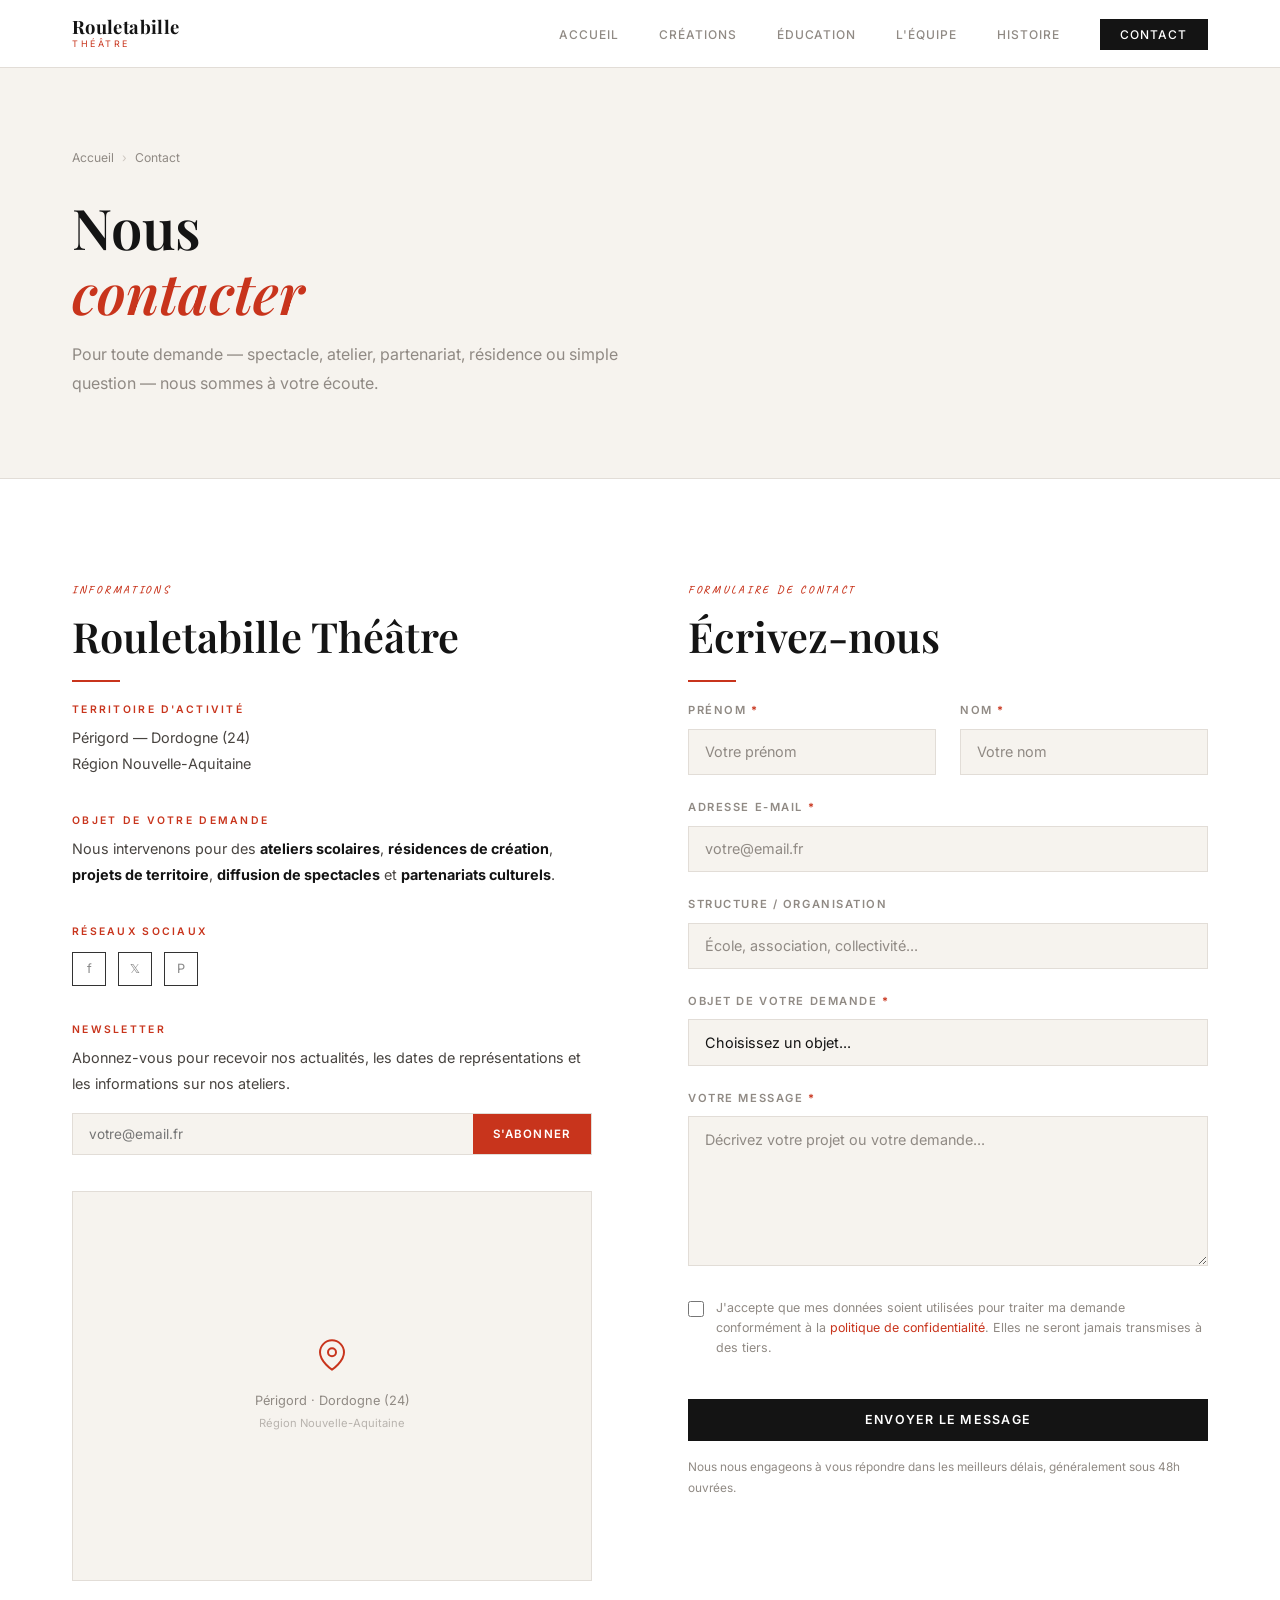
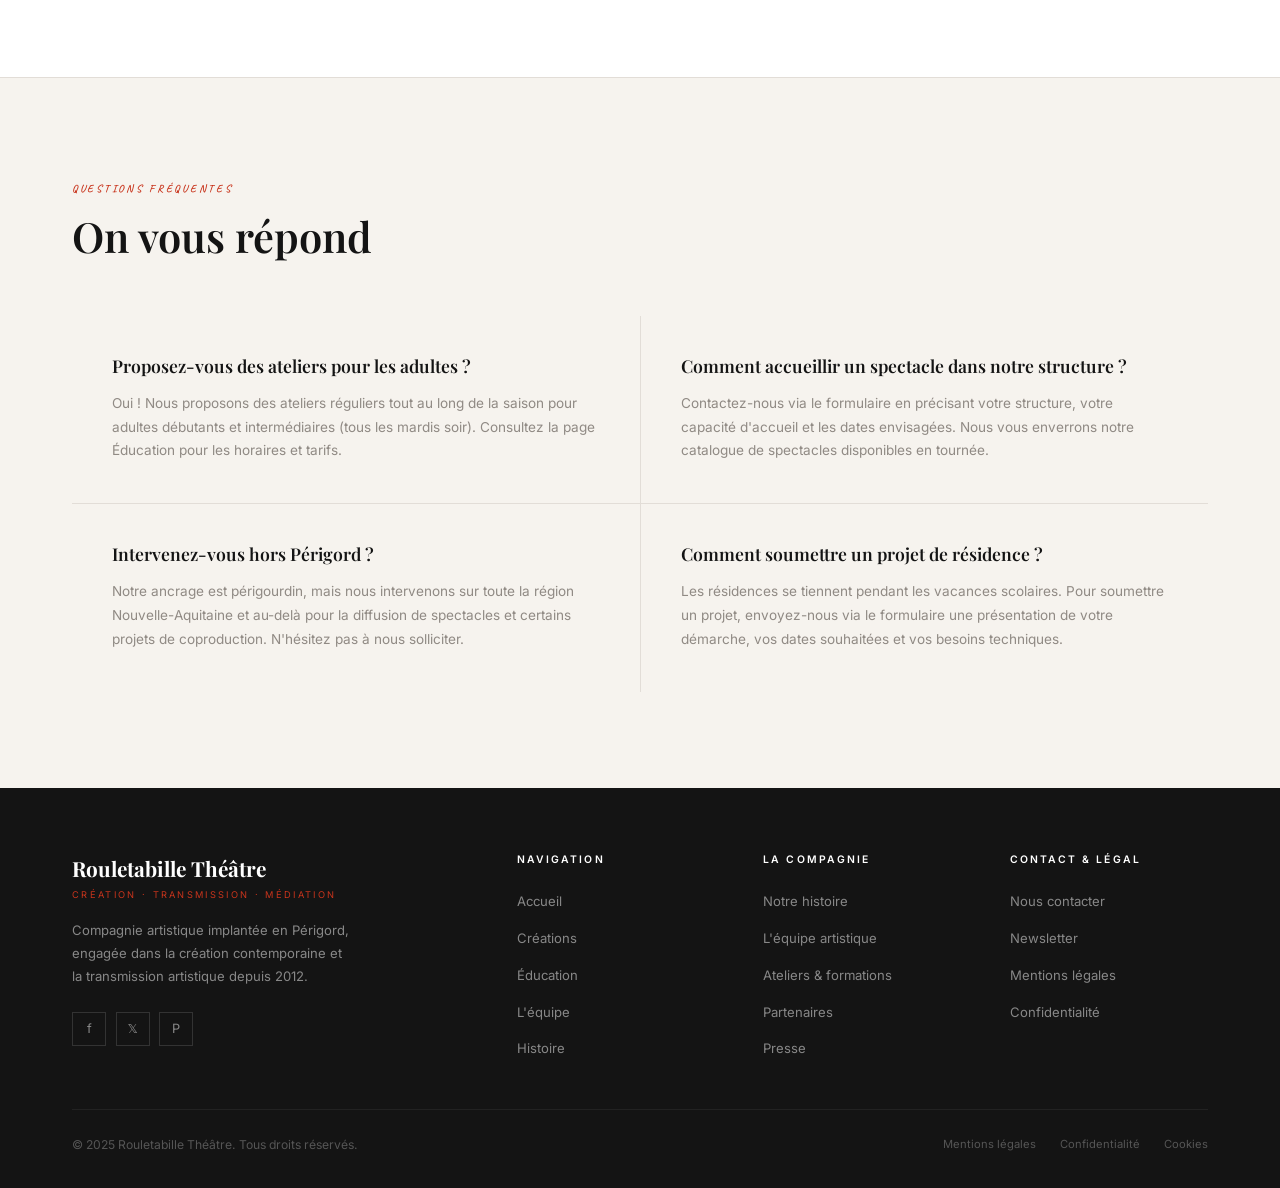
==== commit 938fcdfb: "feat: appliquer les styles botaniques aux fichiers HTML et CSS - botanical.css : overrides site-wide" ====
--- a/contact.html
+++ b/contact.html
@@ -7,7 +7,7 @@
   <meta name="description" content="Contactez Rouletabille Théâtre pour des projets artistiques, des ateliers, des partenariats ou pour rejoindre notre newsletter.">
   <link rel="preconnect" href="https://fonts.googleapis.com">
   <link rel="preconnect" href="https://fonts.gstatic.com" crossorigin>
-  <link href="https://fonts.googleapis.com/css2?family=Playfair+Display:ital,wght@0,400;0,600;0,700;1,400;1,600&family=Inter:wght@300;400;500;600&display=swap" rel="stylesheet">
+  <link href="https://fonts.googleapis.com/css2?family=Playfair+Display:ital,wght@0,400;0,600;0,700;1,400;1,600&family=Inter:wght@300;400;500;600&family=Caveat:wght@400;500;600;700&display=swap" rel="stylesheet">
   <link rel="stylesheet" href="css/style.css">
 </head>
 <body>
--- a/css/style.css
+++ b/css/style.css
@@ -3,7 +3,8 @@
    Inspiré de L'Assemblée Artistique
    ============================================= */
 
-@import url('https://fonts.googleapis.com/css2?family=Playfair+Display:ital,wght@0,400;0,600;0,700;1,400;1,600&family=Inter:wght@300;400;500;600&display=swap');
+@import url('https://fonts.googleapis.com/css2?family=Playfair+Display:ital,wght@0,400;0,600;0,700;1,400;1,600&family=Inter:wght@300;400;500;600&family=Caveat:wght@400;500;600;700&display=swap');
+@import url('botanical.css');
 
 /* === VARIABLES === */
 :root {
@@ -25,6 +26,29 @@
 
   --font-serif: 'Playfair Display', Georgia, serif;
   --font-sans:  'Inter', system-ui, sans-serif;
+  --font-hand:  'Caveat', cursive;
+
+  /* === BOTANICAL PALETTE === */
+  --botanical-bg:      #F8F3E8;
+  --botanical-bg-soft: #EDE5D0;
+  --parchment:         #F2EAD8;
+  --parchment-dark:    #E2D5BE;
+
+  --physalis-amber:    #E07B39;
+  --physalis-deep:     #C9621A;
+  --physalis-light:    #F5A456;
+  --physalis-glow:     #FBCB8A;
+  --physalis-paper:    rgba(224, 123, 57, 0.15);
+
+  --leaf-deep:         #2C4F34;
+  --leaf-mid:          #3D6B45;
+  --leaf-light:        #5A8A63;
+  --leaf-pale:         #A8C5A0;
+  --stem:              #4A6741;
+
+  --ink:               #2C2420;
+  --ink-mid:           #4A3728;
+  --ink-muted:         #7A6558;
 
   --nav-height: 68px;
   --max-width:  1200px;
